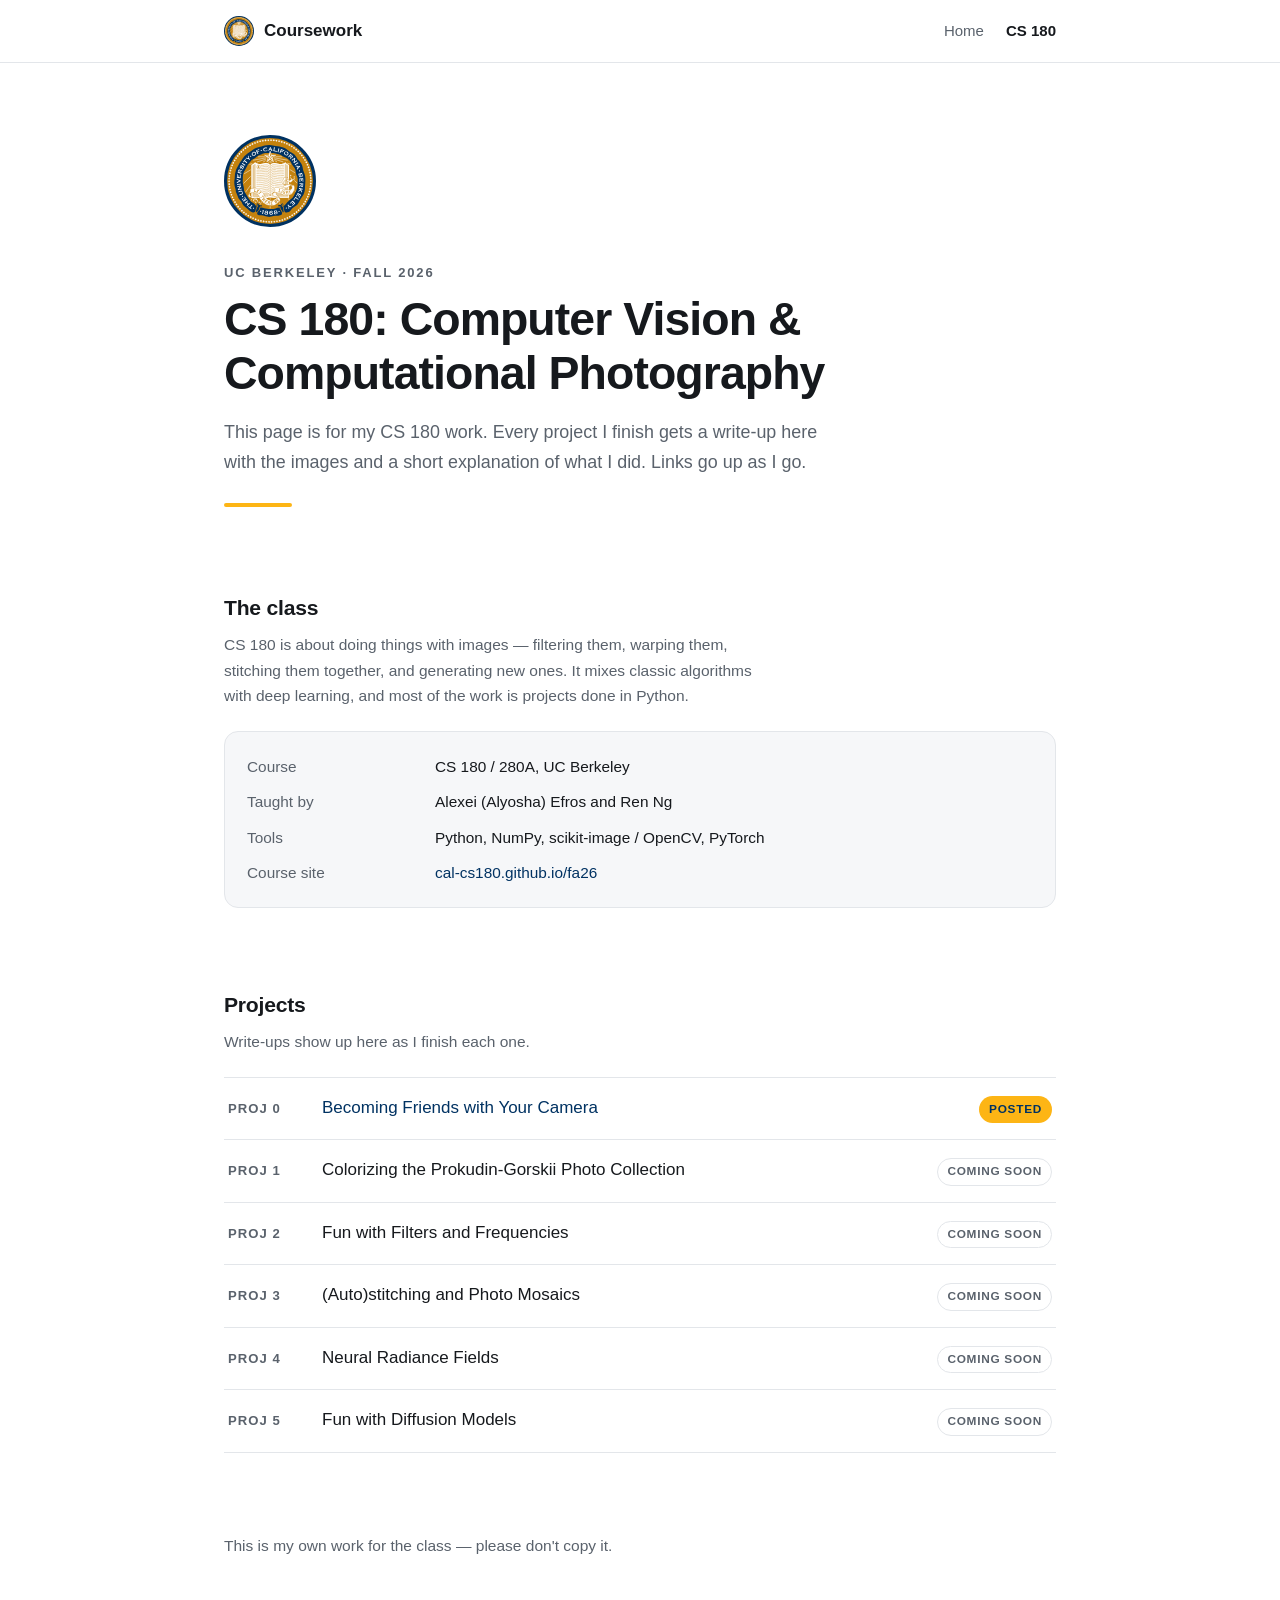
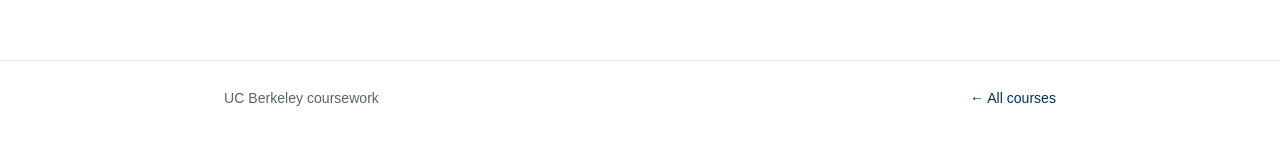
==== cs180/index.html @ b9915d77 "Add Project 0 write-up; drop GitHub links Project 0 page with the three tasks (portrait distortion, " ====
<!DOCTYPE html>
<html lang="en">
<head>
<meta charset="utf-8">
<meta name="viewport" content="width=device-width, initial-scale=1">
<title>CS 180</title>
<meta name="description" content="My project write-ups for CS 180, Computer Vision and Computational Photography.">
<link rel="icon" href="../assets/img/berkeley-seal.svg">
<link rel="stylesheet" href="../assets/css/style.css">
</head>
<body>

<header class="topbar">
  <div class="wrap">
    <a class="mark" href="/">
      <img src="../assets/img/berkeley-seal.svg" alt="UC Berkeley seal">
      <span>Coursework</span>
    </a>
    <nav>
      <a href="/">Home</a>
      <a href="/cs180/" class="active">CS 180</a>
    </nav>
  </div>
</header>

<main>
  <div class="wrap">

    <div class="hero">
      <img class="seal" src="../assets/img/berkeley-seal.svg" alt="UC Berkeley seal">
      <p class="eyebrow">UC Berkeley · Fall 2026</p>
      <h1>CS 180: Computer Vision &amp; Computational Photography</h1>
      <p class="lead">
        This page is for my CS 180 work. Every project I finish gets a write-up here
        with the images and a short explanation of what I did. Links go up as I go.
      </p>
      <div class="rule"></div>
    </div>

    <section>
      <h2>The class</h2>
      <p class="section-note" style="max-width:62ch">
        CS 180 is about doing things with images — filtering them, warping them, stitching
        them together, and generating new ones. It mixes classic algorithms with deep
        learning, and most of the work is projects done in Python.
      </p>
      <dl class="facts">
        <dt>Course</dt>
        <dd>CS 180 / 280A, UC Berkeley</dd>
        <dt>Taught by</dt>
        <dd>Alexei (Alyosha) Efros and Ren Ng</dd>
        <dt>Tools</dt>
        <dd>Python, NumPy, scikit-image / OpenCV, PyTorch</dd>
        <dt>Course site</dt>
        <dd><a href="https://cal-cs180.github.io/fa26/">cal-cs180.github.io/fa26</a></dd>
      </dl>
    </section>

    <section>
      <h2>Projects</h2>
      <p class="section-note">Write-ups show up here as I finish each one.</p>
      <ul class="projects">
        <li>
          <a href="/cs180/proj0/">
            <span class="num">Proj 0</span>
            <span class="title">Becoming Friends with Your Camera</span>
            <span class="badge live">Posted</span>
          </a>
        </li>
        <li>
          <div class="row">
            <span class="num">Proj 1</span>
            <span class="title">Colorizing the Prokudin-Gorskii Photo Collection</span>
            <span class="badge">Coming soon</span>
          </div>
        </li>
        <li>
          <div class="row">
            <span class="num">Proj 2</span>
            <span class="title">Fun with Filters and Frequencies</span>
            <span class="badge">Coming soon</span>
          </div>
        </li>
        <li>
          <div class="row">
            <span class="num">Proj 3</span>
            <span class="title">(Auto)stitching and Photo Mosaics</span>
            <span class="badge">Coming soon</span>
          </div>
        </li>
        <li>
          <div class="row">
            <span class="num">Proj 4</span>
            <span class="title">Neural Radiance Fields</span>
            <span class="badge">Coming soon</span>
          </div>
        </li>
        <li>
          <div class="row">
            <span class="num">Proj 5</span>
            <span class="title">Fun with Diffusion Models</span>
            <span class="badge">Coming soon</span>
          </div>
        </li>
      </ul>
    </section>

    <section>
      <p class="section-note">
        This is my own work for the class — please don't copy it.
      </p>
    </section>

  </div>
</main>

<footer>
  <div class="wrap">
    <span>UC Berkeley coursework</span>
    <span class="spacer"><a href="/">← All courses</a></span>
  </div>
</footer>

</body>
</html>
---- assets/css/style.css ----
/* ---------- design tokens ---------- */
:root {
  --berkeley-blue: #003262;
  --california-gold: #FDB515;
  --founders-rock: #3B7EA1;
  --bg: #ffffff;
  --bg-soft: #f6f7f9;
  --surface: #ffffff;
  --border: #e3e6ea;
  --text: #16191d;
  --text-soft: #5a626c;
  --accent: var(--berkeley-blue);
  --shadow: 0 1px 2px rgba(16, 24, 40, .04), 0 8px 24px rgba(16, 24, 40, .06);
  --radius: 14px;
  --maxw: 880px;
}

@media (prefers-color-scheme: dark) {
  :root {
    --bg: #0e1116;
    --bg-soft: #12161d;
    --surface: #151a21;
    --border: #262c36;
    --text: #e8ecf1;
    --text-soft: #9aa4b2;
    --accent: #7fb4d6;
    --shadow: 0 1px 2px rgba(0,0,0,.3), 0 8px 24px rgba(0,0,0,.35);
  }
}

/* ---------- base ---------- */
* { box-sizing: border-box; }

html { -webkit-text-size-adjust: 100%; }

body {
  margin: 0;
  background: var(--bg);
  color: var(--text);
  font-family: -apple-system, BlinkMacSystemFont, "Segoe UI", "Helvetica Neue", Inter, Arial, sans-serif;
  font-size: 17px;
  line-height: 1.65;
  -webkit-font-smoothing: antialiased;
}

a { color: var(--accent); text-decoration: none; }
a:hover { text-decoration: underline; }

.wrap { max-width: var(--maxw); margin: 0 auto; padding: 0 24px; }

/* ---------- top bar ---------- */
.topbar {
  border-bottom: 1px solid var(--border);
  background: var(--bg);
  position: sticky;
  top: 0;
  z-index: 10;
}
.topbar .wrap {
  display: flex;
  align-items: center;
  gap: 14px;
  height: 62px;
}
.topbar .mark { display: flex; align-items: center; gap: 10px; font-weight: 650; color: var(--text); }
.topbar .mark:hover { text-decoration: none; }
.topbar img { height: 30px; width: auto; }
.topbar nav { margin-left: auto; display: flex; gap: 22px; font-size: 15px; }
.topbar nav a { color: var(--text-soft); }
.topbar nav a.active { color: var(--text); font-weight: 600; }

/* ---------- hero ---------- */
.hero { padding: 72px 0 44px; }
.hero .seal { height: 92px; width: auto; margin-bottom: 26px; }
.hero .eyebrow {
  font-size: 13px;
  letter-spacing: .14em;
  text-transform: uppercase;
  color: var(--text-soft);
  font-weight: 600;
  margin: 0 0 10px;
}
.hero h1 {
  font-size: clamp(2rem, 5vw, 2.9rem);
  line-height: 1.15;
  letter-spacing: -.02em;
  margin: 0 0 18px;
}
.hero p.lead {
  font-size: 1.12rem;
  color: var(--text-soft);
  max-width: 60ch;
  margin: 0;
}
.rule {
  height: 4px;
  width: 68px;
  background: var(--california-gold);
  border-radius: 4px;
  margin: 26px 0 0;
}

/* ---------- sections ---------- */
section { padding: 40px 0; }
h2 {
  font-size: 1.32rem;
  letter-spacing: -.01em;
  margin: 0 0 6px;
}
.section-note { color: var(--text-soft); margin: 0 0 22px; font-size: .97rem; }

/* ---------- course cards ---------- */
.cards { display: grid; gap: 16px; grid-template-columns: repeat(auto-fill, minmax(260px, 1fr)); }
.card {
  display: block;
  background: var(--surface);
  border: 1px solid var(--border);
  border-radius: var(--radius);
  padding: 22px;
  color: inherit;
  transition: transform .16s ease, box-shadow .16s ease, border-color .16s ease;
}
a.card:hover {
  text-decoration: none;
  transform: translateY(-2px);
  box-shadow: var(--shadow);
  border-color: var(--founders-rock);
}
.card .code { font-size: 13px; letter-spacing: .1em; text-transform: uppercase; color: var(--california-gold); font-weight: 700; }
.card h3 { margin: 8px 0 6px; font-size: 1.06rem; }
.card p { margin: 0; color: var(--text-soft); font-size: .95rem; }
.card.disabled { opacity: .6; }

/* ---------- fact list ---------- */
.facts {
  display: grid;
  grid-template-columns: 168px 1fr;
  gap: 10px 20px;
  margin: 0;
  padding: 22px;
  background: var(--bg-soft);
  border: 1px solid var(--border);
  border-radius: var(--radius);
  font-size: .96rem;
}
.facts dt { color: var(--text-soft); }
.facts dd { margin: 0; }

/* ---------- project list ---------- */
.projects { list-style: none; margin: 0; padding: 0; border-top: 1px solid var(--border); }
.projects li { border-bottom: 1px solid var(--border); }
.projects a, .projects .row {
  display: flex;
  align-items: baseline;
  gap: 16px;
  padding: 16px 4px;
  color: inherit;
}
.projects a:hover { text-decoration: none; background: var(--bg-soft); }
.projects .num {
  flex: none;
  width: 78px;
  font-variant-numeric: tabular-nums;
  font-size: .82rem;
  letter-spacing: .08em;
  text-transform: uppercase;
  color: var(--text-soft);
  font-weight: 600;
}
.projects .title { flex: 1; }
.projects a .title { color: var(--accent); }
.badge {
  flex: none;
  font-size: .74rem;
  letter-spacing: .06em;
  text-transform: uppercase;
  font-weight: 700;
  padding: 3px 9px;
  border-radius: 999px;
  border: 1px solid var(--border);
  color: var(--text-soft);
}
.badge.live { color: var(--berkeley-blue); background: var(--california-gold); border-color: transparent; }

/* ---------- topics ---------- */
.tags { display: flex; flex-wrap: wrap; gap: 8px; padding: 0; margin: 0; list-style: none; }
.tags li {
  font-size: .86rem;
  color: var(--text-soft);
  border: 1px solid var(--border);
  border-radius: 999px;
  padding: 4px 12px;
  background: var(--surface);
}

/* ---------- footer ---------- */
footer {
  margin-top: 40px;
  border-top: 1px solid var(--border);
  padding: 26px 0 46px;
  color: var(--text-soft);
  font-size: .88rem;
}
footer .wrap { display: flex; flex-wrap: wrap; gap: 10px 20px; align-items: center; }
footer .spacer { margin-left: auto; }

@media (max-width: 560px) {
  .hero { padding: 48px 0 32px; }
  .facts { grid-template-columns: 1fr; gap: 2px 0; }
  .facts dd { margin-bottom: 12px; }
  .topbar nav { gap: 16px; }
}

/* ---------- project pages ---------- */
.backlink {
  display: inline-block;
  margin: 28px 0 0;
  font-size: .9rem;
  color: var(--text-soft);
}

.prose { max-width: 62ch; }
.prose p { margin: 0 0 16px; }
.prose p:last-child { margin-bottom: 0; }

.task { padding: 30px 0 44px; border-top: 1px solid var(--border); }
.task:first-of-type { border-top: 0; }
.task .kicker {
  font-size: 12px;
  letter-spacing: .14em;
  text-transform: uppercase;
  color: var(--california-gold);
  font-weight: 700;
  margin: 0 0 6px;
}
.task h2 { margin-bottom: 18px; }

.pair {
  display: grid;
  gap: 18px;
  grid-template-columns: repeat(2, 1fr);
  margin: 26px 0 0;
}
.pair.single { grid-template-columns: 1fr; max-width: 720px; }

figure { margin: 0; }
figure img {
  display: block;
  width: 100%;
  height: auto;
  border-radius: 10px;
  border: 1px solid var(--border);
  background: var(--bg-soft);
}
figcaption {
  margin-top: 9px;
  font-size: .86rem;
  color: var(--text-soft);
  line-height: 1.5;
}
figcaption b { color: var(--text); font-weight: 600; }
.lens {
  display: inline-block;
  font-size: .72rem;
  letter-spacing: .06em;
  font-weight: 700;
  color: var(--text-soft);
  border: 1px solid var(--border);
  border-radius: 999px;
  padding: 2px 8px;
  margin-left: 6px;
  vertical-align: 1px;
}

@media (max-width: 620px) {
  .pair { grid-template-columns: 1fr; }
}
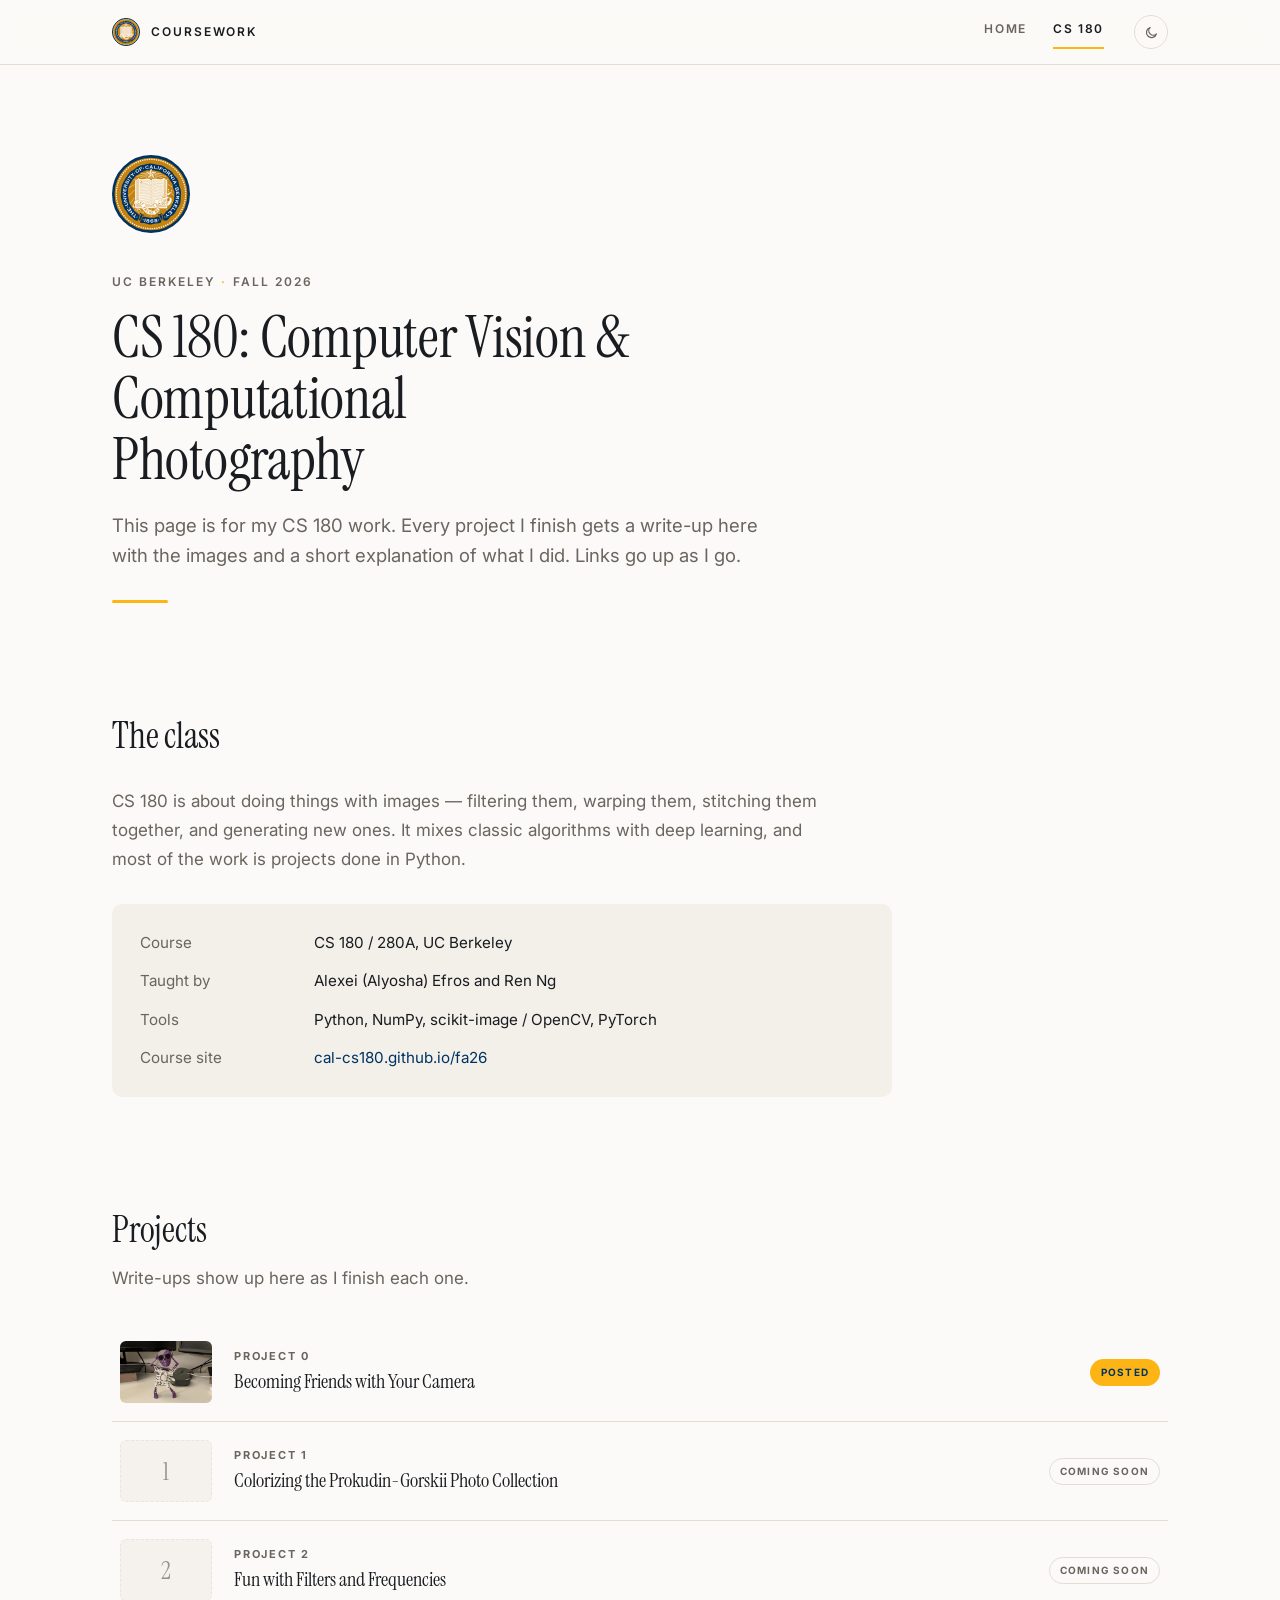
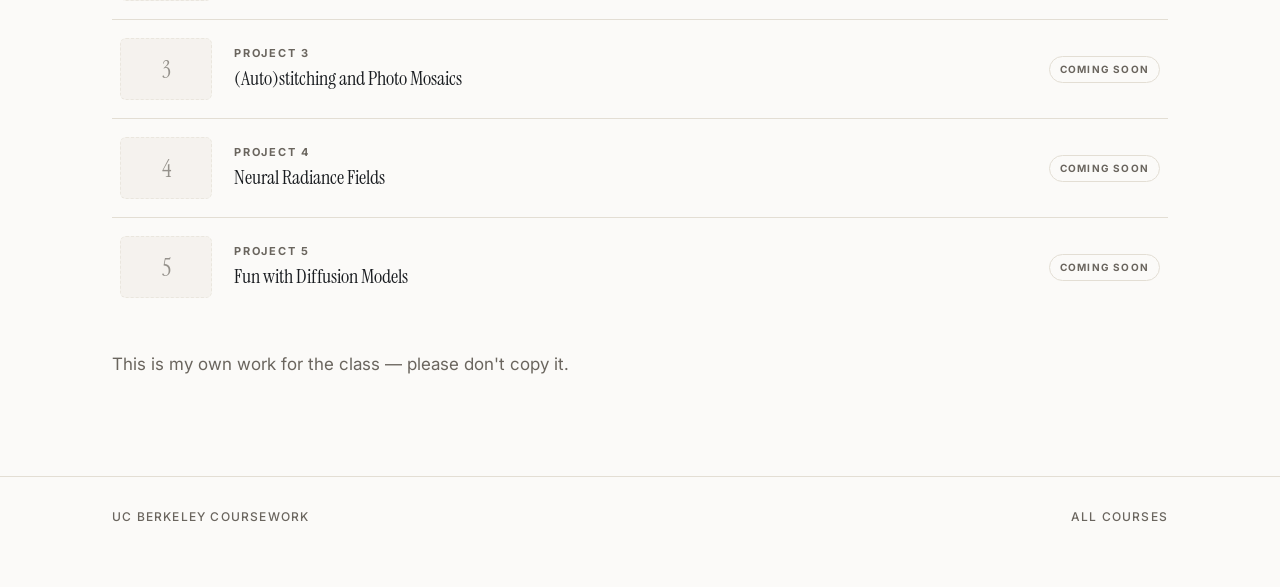
==== commit 24b49ae5: "Editorial redesign: serif display type, bigger photos, theme toggle Rebuilds the stylesheet around a" ====
--- a/cs180/index.html
+++ b/cs180/index.html
@@ -6,6 +6,10 @@
 <title>CS 180</title>
 <meta name="description" content="My project write-ups for CS 180, Computer Vision and Computational Photography.">
 <link rel="icon" href="../assets/img/berkeley-seal.svg">
+<script>try{var t=localStorage.getItem("theme");if(t)document.documentElement.setAttribute("data-theme",t);}catch(e){}</script>
+<link rel="preconnect" href="https://fonts.googleapis.com">
+<link rel="preconnect" href="https://fonts.gstatic.com" crossorigin>
+<link rel="stylesheet" href="https://fonts.googleapis.com/css2?family=Instrument+Serif:ital@0;1&family=Inter:wght@400;500;600;700&display=swap">
 <link rel="stylesheet" href="../assets/css/style.css">
 </head>
 <body>
@@ -19,6 +23,7 @@
     <nav>
       <a href="/">Home</a>
       <a href="/cs180/" class="active">CS 180</a>
+      <button class="theme-toggle" type="button" aria-label="Switch color theme"></button>
     </nav>
   </div>
 </header>
@@ -28,7 +33,7 @@
 
     <div class="hero">
       <img class="seal" src="../assets/img/berkeley-seal.svg" alt="UC Berkeley seal">
-      <p class="eyebrow">UC Berkeley · Fall 2026</p>
+      <p class="eyebrow">UC Berkeley <span class="dot">·</span> Fall 2026</p>
       <h1>CS 180: Computer Vision &amp; Computational Photography</h1>
       <p class="lead">
         This page is for my CS 180 work. Every project I finish gets a write-up here
@@ -38,8 +43,10 @@
     </div>
 
     <section>
-      <h2>The class</h2>
-      <p class="section-note" style="max-width:62ch">
+      <div class="section-head">
+        <h2>The class</h2>
+      </div>
+      <p class="section-note">
         CS 180 is about doing things with images — filtering them, warping them, stitching
         them together, and generating new ones. It mixes classic algorithms with deep
         learning, and most of the work is projects done in Python.
@@ -57,56 +64,75 @@
     </section>
 
     <section>
-      <h2>Projects</h2>
-      <p class="section-note">Write-ups show up here as I finish each one.</p>
+      <div class="section-head">
+        <h2>Projects</h2>
+        <p class="section-note">Write-ups show up here as I finish each one.</p>
+      </div>
+
       <ul class="projects">
         <li>
           <a href="/cs180/proj0/">
-            <span class="num">Proj 0</span>
-            <span class="title">Becoming Friends with Your Camera</span>
+            <span class="thumb"><img src="proj0/img/thumb.gif" alt=""></span>
+            <span class="meta">
+              <span class="num">Project 0</span>
+              <span class="title">Becoming Friends with Your Camera</span>
+            </span>
             <span class="badge live">Posted</span>
           </a>
         </li>
         <li>
           <div class="row">
-            <span class="num">Proj 1</span>
-            <span class="title">Colorizing the Prokudin-Gorskii Photo Collection</span>
+            <span class="thumb empty">1</span>
+            <span class="meta">
+              <span class="num">Project 1</span>
+              <span class="title">Colorizing the Prokudin-Gorskii Photo Collection</span>
+            </span>
             <span class="badge">Coming soon</span>
           </div>
         </li>
         <li>
           <div class="row">
-            <span class="num">Proj 2</span>
-            <span class="title">Fun with Filters and Frequencies</span>
+            <span class="thumb empty">2</span>
+            <span class="meta">
+              <span class="num">Project 2</span>
+              <span class="title">Fun with Filters and Frequencies</span>
+            </span>
             <span class="badge">Coming soon</span>
           </div>
         </li>
         <li>
           <div class="row">
-            <span class="num">Proj 3</span>
-            <span class="title">(Auto)stitching and Photo Mosaics</span>
+            <span class="thumb empty">3</span>
+            <span class="meta">
+              <span class="num">Project 3</span>
+              <span class="title">(Auto)stitching and Photo Mosaics</span>
+            </span>
             <span class="badge">Coming soon</span>
           </div>
         </li>
         <li>
           <div class="row">
-            <span class="num">Proj 4</span>
-            <span class="title">Neural Radiance Fields</span>
+            <span class="thumb empty">4</span>
+            <span class="meta">
+              <span class="num">Project 4</span>
+              <span class="title">Neural Radiance Fields</span>
+            </span>
             <span class="badge">Coming soon</span>
           </div>
         </li>
         <li>
           <div class="row">
-            <span class="num">Proj 5</span>
-            <span class="title">Fun with Diffusion Models</span>
+            <span class="thumb empty">5</span>
+            <span class="meta">
+              <span class="num">Project 5</span>
+              <span class="title">Fun with Diffusion Models</span>
+            </span>
             <span class="badge">Coming soon</span>
           </div>
         </li>
       </ul>
-    </section>
 
-    <section>
-      <p class="section-note">
+      <p class="section-note" style="margin-top:34px">
         This is my own work for the class — please don't copy it.
       </p>
     </section>
@@ -117,9 +143,10 @@
 <footer>
   <div class="wrap">
     <span>UC Berkeley coursework</span>
-    <span class="spacer"><a href="/">← All courses</a></span>
+    <span class="spacer"><a href="/">All courses</a></span>
   </div>
 </footer>
 
+<script src="../assets/js/theme.js"></script>
 </body>
 </html>
--- a/assets/css/style.css
+++ b/assets/css/style.css
@@ -1,277 +1,339 @@
-/* ---------- design tokens ---------- */
+/* =========================================================
+   Coursework site — editorial / photo-forward
+   ========================================================= */
+
 :root {
-  --berkeley-blue: #003262;
-  --california-gold: #FDB515;
-  --founders-rock: #3B7EA1;
-  --bg: #ffffff;
-  --bg-soft: #f6f7f9;
-  --surface: #ffffff;
-  --border: #e3e6ea;
-  --text: #16191d;
-  --text-soft: #5a626c;
-  --accent: var(--berkeley-blue);
-  --shadow: 0 1px 2px rgba(16, 24, 40, .04), 0 8px 24px rgba(16, 24, 40, .06);
-  --radius: 14px;
-  --maxw: 880px;
-}
-
+  /* brand */
+  --blue: #003262;
+  --gold: #FDB515;
+  --rock: #3B7EA1;
+
+  /* light palette (warm paper) */
+  --bg: #FBFAF8;
+  --bg-alt: #F3F0EA;
+  --line: #E3DED4;
+  --ink: #191C20;
+  --ink-soft: #6A655E;
+  --accent: var(--blue);
+  --shadow: 0 1px 2px rgba(30, 25, 15, .05), 0 18px 40px -20px rgba(30, 25, 15, .28);
+
+  /* metrics */
+  --wrap: 1120px;
+  --measure: 66ch;
+  --radius: 10px;
+}
+
+/* dark: follow the system unless the visitor picked light with the toggle */
 @media (prefers-color-scheme: dark) {
-  :root {
-    --bg: #0e1116;
-    --bg-soft: #12161d;
-    --surface: #151a21;
-    --border: #262c36;
-    --text: #e8ecf1;
-    --text-soft: #9aa4b2;
-    --accent: #7fb4d6;
-    --shadow: 0 1px 2px rgba(0,0,0,.3), 0 8px 24px rgba(0,0,0,.35);
+  :root:not([data-theme="light"]) {
+  --bg: #0E1013;
+  --bg-alt: #171A1F;
+  --line: #2A2F36;
+  --ink: #ECE9E3;
+  --ink-soft: #9C978F;
+  --accent: #8FBFDF;
+  --shadow: 0 1px 2px rgba(0,0,0,.4), 0 18px 40px -20px rgba(0,0,0,.8);
   }
 }
 
-/* ---------- base ---------- */
+/* dark: explicitly chosen with the toggle */
+:root[data-theme="dark"] {
+  --bg: #0E1013;
+  --bg-alt: #171A1F;
+  --line: #2A2F36;
+  --ink: #ECE9E3;
+  --ink-soft: #9C978F;
+  --accent: #8FBFDF;
+  --shadow: 0 1px 2px rgba(0,0,0,.4), 0 18px 40px -20px rgba(0,0,0,.8);
+}
+
 * { box-sizing: border-box; }
-
-html { -webkit-text-size-adjust: 100%; }
+html { -webkit-text-size-adjust: 100%; scroll-behavior: smooth; }
 
 body {
   margin: 0;
   background: var(--bg);
-  color: var(--text);
-  font-family: -apple-system, BlinkMacSystemFont, "Segoe UI", "Helvetica Neue", Inter, Arial, sans-serif;
+  color: var(--ink);
+  font-family: Inter, -apple-system, BlinkMacSystemFont, "Segoe UI", Helvetica, Arial, sans-serif;
   font-size: 17px;
-  line-height: 1.65;
+  line-height: 1.72;
   -webkit-font-smoothing: antialiased;
+  text-rendering: optimizeLegibility;
 }
 
 a { color: var(--accent); text-decoration: none; }
-a:hover { text-decoration: underline; }
-
-.wrap { max-width: var(--maxw); margin: 0 auto; padding: 0 24px; }
+a:hover { text-decoration: underline; text-underline-offset: 3px; }
+
+img { max-width: 100%; }
+
+.wrap { max-width: var(--wrap); margin: 0 auto; padding: 0 32px; }
+.col { max-width: var(--measure); }
+
+/* ---------- display type ---------- */
+h1, h2, h3, .serif {
+  font-family: "Instrument Serif", Georgia, "Times New Roman", serif;
+  font-weight: 400;
+  letter-spacing: -.005em;
+}
+
+h1 {
+  font-size: clamp(2.4rem, 5.4vw, 3.6rem);
+  line-height: 1.06;
+  margin: 0 0 20px;
+  max-width: 20ch;
+}
+h2 { font-size: clamp(1.75rem, 3vw, 2.25rem); line-height: 1.15; margin: 0 0 14px; }
+h3 { font-size: 1.35rem; line-height: 1.25; margin: 0 0 6px; }
+
+.eyebrow {
+  font-family: Inter, sans-serif;
+  font-size: 12px;
+  font-weight: 600;
+  letter-spacing: .17em;
+  text-transform: uppercase;
+  color: var(--ink-soft);
+  margin: 0 0 14px;
+}
+.eyebrow .dot { color: var(--gold); }
+
+.lead {
+  font-size: 1.16rem;
+  line-height: 1.62;
+  color: var(--ink-soft);
+  max-width: 56ch;
+  margin: 0;
+}
+
+.rule { height: 3px; width: 56px; background: var(--gold); border-radius: 3px; margin: 30px 0 0; }
 
 /* ---------- top bar ---------- */
 .topbar {
-  border-bottom: 1px solid var(--border);
-  background: var(--bg);
   position: sticky;
   top: 0;
-  z-index: 10;
-}
-.topbar .wrap {
-  display: flex;
-  align-items: center;
-  gap: 14px;
-  height: 62px;
-}
-.topbar .mark { display: flex; align-items: center; gap: 10px; font-weight: 650; color: var(--text); }
+  z-index: 20;
+  background: color-mix(in srgb, var(--bg) 88%, transparent);
+  backdrop-filter: saturate(140%) blur(10px);
+  border-bottom: 1px solid var(--line);
+}
+.topbar .wrap { display: flex; align-items: center; height: 64px; gap: 16px; }
+.topbar .mark { display: flex; align-items: center; gap: 11px; color: var(--ink); }
 .topbar .mark:hover { text-decoration: none; }
-.topbar img { height: 30px; width: auto; }
-.topbar nav { margin-left: auto; display: flex; gap: 22px; font-size: 15px; }
-.topbar nav a { color: var(--text-soft); }
-.topbar nav a.active { color: var(--text); font-weight: 600; }
-
-/* ---------- hero ---------- */
-.hero { padding: 72px 0 44px; }
-.hero .seal { height: 92px; width: auto; margin-bottom: 26px; }
-.hero .eyebrow {
-  font-size: 13px;
+.topbar .mark img { height: 28px; }
+.topbar .mark span {
+  font-size: 12px;
+  font-weight: 600;
+  letter-spacing: .16em;
+  text-transform: uppercase;
+}
+.topbar nav { margin-left: auto; display: flex; gap: 26px; }
+.topbar nav a {
+  font-size: 12px;
+  font-weight: 600;
   letter-spacing: .14em;
   text-transform: uppercase;
-  color: var(--text-soft);
-  font-weight: 600;
-  margin: 0 0 10px;
-}
-.hero h1 {
-  font-size: clamp(2rem, 5vw, 2.9rem);
-  line-height: 1.15;
-  letter-spacing: -.02em;
-  margin: 0 0 18px;
-}
-.hero p.lead {
-  font-size: 1.12rem;
-  color: var(--text-soft);
-  max-width: 60ch;
-  margin: 0;
-}
-.rule {
-  height: 4px;
-  width: 68px;
-  background: var(--california-gold);
-  border-radius: 4px;
-  margin: 26px 0 0;
-}
+  color: var(--ink-soft);
+  padding: 4px 0;
+  border-bottom: 2px solid transparent;
+}
+.topbar nav a:hover { color: var(--ink); text-decoration: none; }
+.topbar nav a.active { color: var(--ink); border-bottom-color: var(--gold); }
+
+.theme-toggle {
+  flex: none;
+  width: 34px; height: 34px;
+  display: grid; place-items: center;
+  margin-left: 4px;
+  padding: 0;
+  background: transparent;
+  border: 1px solid var(--line);
+  border-radius: 999px;
+  color: var(--ink-soft);
+  cursor: pointer;
+  transition: color .18s ease, border-color .18s ease, transform .18s ease;
+}
+.theme-toggle:hover { color: var(--ink); border-color: var(--ink-soft); transform: rotate(-12deg); }
+.theme-toggle svg { width: 15px; height: 15px; display: block; }
+
+/* ---------- hero ---------- */
+.hero { padding: 90px 0 56px; }
+.hero .seal { height: 78px; margin-bottom: 30px; }
+.hero.compact { padding: 64px 0 40px; }
 
 /* ---------- sections ---------- */
-section { padding: 40px 0; }
-h2 {
-  font-size: 1.32rem;
-  letter-spacing: -.01em;
-  margin: 0 0 6px;
-}
-.section-note { color: var(--text-soft); margin: 0 0 22px; font-size: .97rem; }
+section { padding: 56px 0; }
+.section-head { margin-bottom: 30px; }
+.section-note { color: var(--ink-soft); margin: 0; max-width: var(--measure); }
 
 /* ---------- course cards ---------- */
-.cards { display: grid; gap: 16px; grid-template-columns: repeat(auto-fill, minmax(260px, 1fr)); }
+.cards {
+  display: grid;
+  gap: 18px;
+  grid-template-columns: repeat(auto-fit, minmax(250px, 1fr));
+  max-width: 760px;
+}
+
 .card {
   display: block;
-  background: var(--surface);
-  border: 1px solid var(--border);
+  padding: 20px 22px 22px;
+  background: var(--bg);
+  border: 1px solid var(--line);
   border-radius: var(--radius);
-  padding: 22px;
   color: inherit;
-  transition: transform .16s ease, box-shadow .16s ease, border-color .16s ease;
-}
-a.card:hover {
-  text-decoration: none;
-  transform: translateY(-2px);
-  box-shadow: var(--shadow);
-  border-color: var(--founders-rock);
-}
-.card .code { font-size: 13px; letter-spacing: .1em; text-transform: uppercase; color: var(--california-gold); font-weight: 700; }
-.card h3 { margin: 8px 0 6px; font-size: 1.06rem; }
-.card p { margin: 0; color: var(--text-soft); font-size: .95rem; }
-.card.disabled { opacity: .6; }
-
-/* ---------- fact list ---------- */
+  transition: transform .2s ease, box-shadow .2s ease, border-color .2s ease;
+}
+a.card:hover { text-decoration: none; transform: translateY(-2px); box-shadow: var(--shadow); border-color: var(--rock); }
+.card .code {
+  font-size: 10px; font-weight: 700; letter-spacing: .16em; text-transform: uppercase;
+  color: var(--gold);
+}
+.card h3 { font-size: 1.22rem; margin: 8px 0 6px; }
+.card p { margin: 0; color: var(--ink-soft); font-size: .9rem; line-height: 1.55; }
+.card.empty { border-style: dashed; background: transparent; }
+
+/* ---------- facts ---------- */
 .facts {
   display: grid;
-  grid-template-columns: 168px 1fr;
-  gap: 10px 20px;
-  margin: 0;
-  padding: 22px;
-  background: var(--bg-soft);
-  border: 1px solid var(--border);
+  grid-template-columns: 150px 1fr;
+  gap: 12px 24px;
+  margin: 30px 0 0;
+  padding: 26px 28px;
+  max-width: 780px;
+  background: var(--bg-alt);
   border-radius: var(--radius);
-  font-size: .96rem;
-}
-.facts dt { color: var(--text-soft); }
+  font-size: .95rem;
+}
+.facts dt { color: var(--ink-soft); }
 .facts dd { margin: 0; }
 
-/* ---------- project list ---------- */
-.projects { list-style: none; margin: 0; padding: 0; border-top: 1px solid var(--border); }
-.projects li { border-bottom: 1px solid var(--border); }
+/* ---------- project index ---------- */
+.projects { list-style: none; margin: 0; padding: 0; }
+.projects li + li { border-top: 1px solid var(--line); }
 .projects a, .projects .row {
-  display: flex;
-  align-items: baseline;
-  gap: 16px;
-  padding: 16px 4px;
-  color: inherit;
-}
-.projects a:hover { text-decoration: none; background: var(--bg-soft); }
+  display: flex; align-items: center; gap: 22px;
+  padding: 18px 8px; color: inherit;
+  transition: background .18s ease, padding .18s ease;
+}
+.projects a:hover { text-decoration: none; background: var(--bg-alt); padding-left: 16px; }
+.projects .thumb {
+  flex: none; width: 92px; height: 62px; border-radius: 6px; overflow: hidden;
+  background: var(--bg-alt); display: grid; place-items: center;
+}
+.projects .thumb img { width: 100%; height: 100%; object-fit: cover; display: block; }
+.projects .thumb.empty {
+  border: 1px dashed var(--line);
+  font-family: "Instrument Serif", Georgia, serif;
+  font-size: 1.5rem; color: var(--ink-soft); opacity: .7;
+}
+.projects .meta { flex: 1; min-width: 0; }
 .projects .num {
-  flex: none;
-  width: 78px;
-  font-variant-numeric: tabular-nums;
-  font-size: .82rem;
-  letter-spacing: .08em;
-  text-transform: uppercase;
-  color: var(--text-soft);
-  font-weight: 600;
-}
-.projects .title { flex: 1; }
-.projects a .title { color: var(--accent); }
+  display: block; font-size: 11px; font-weight: 700; letter-spacing: .16em;
+  text-transform: uppercase; color: var(--ink-soft); margin-bottom: 2px;
+}
+.projects .title { font-family: "Instrument Serif", Georgia, serif; font-size: 1.28rem; line-height: 1.25; }
+.projects a .title { color: var(--ink); }
+.projects a:hover .title { color: var(--accent); }
 .badge {
-  flex: none;
-  font-size: .74rem;
-  letter-spacing: .06em;
-  text-transform: uppercase;
-  font-weight: 700;
-  padding: 3px 9px;
-  border-radius: 999px;
-  border: 1px solid var(--border);
-  color: var(--text-soft);
-}
-.badge.live { color: var(--berkeley-blue); background: var(--california-gold); border-color: transparent; }
-
-/* ---------- topics ---------- */
-.tags { display: flex; flex-wrap: wrap; gap: 8px; padding: 0; margin: 0; list-style: none; }
-.tags li {
-  font-size: .86rem;
-  color: var(--text-soft);
-  border: 1px solid var(--border);
-  border-radius: 999px;
-  padding: 4px 12px;
-  background: var(--surface);
-}
-
-/* ---------- footer ---------- */
-footer {
-  margin-top: 40px;
-  border-top: 1px solid var(--border);
-  padding: 26px 0 46px;
-  color: var(--text-soft);
-  font-size: .88rem;
-}
-footer .wrap { display: flex; flex-wrap: wrap; gap: 10px 20px; align-items: center; }
-footer .spacer { margin-left: auto; }
-
-@media (max-width: 560px) {
-  .hero { padding: 48px 0 32px; }
-  .facts { grid-template-columns: 1fr; gap: 2px 0; }
-  .facts dd { margin-bottom: 12px; }
-  .topbar nav { gap: 16px; }
-}
-
-/* ---------- project pages ---------- */
-.backlink {
-  display: inline-block;
-  margin: 28px 0 0;
-  font-size: .9rem;
-  color: var(--text-soft);
-}
-
-.prose { max-width: 62ch; }
-.prose p { margin: 0 0 16px; }
+  flex: none; font-size: 10px; font-weight: 700; letter-spacing: .12em; text-transform: uppercase;
+  padding: 4px 10px; border-radius: 999px; border: 1px solid var(--line); color: var(--ink-soft);
+}
+.badge.live { color: var(--blue); background: var(--gold); border-color: transparent; }
+
+/* ---------- prose ---------- */
+.prose { max-width: var(--measure); }
+.prose p { margin: 0 0 18px; }
 .prose p:last-child { margin-bottom: 0; }
-
-.task { padding: 30px 0 44px; border-top: 1px solid var(--border); }
-.task:first-of-type { border-top: 0; }
-.task .kicker {
-  font-size: 12px;
-  letter-spacing: .14em;
-  text-transform: uppercase;
-  color: var(--california-gold);
-  font-weight: 700;
-  margin: 0 0 6px;
-}
-.task h2 { margin-bottom: 18px; }
+.prose a { border-bottom: 1px solid color-mix(in srgb, var(--accent) 40%, transparent); }
+.prose a:hover { text-decoration: none; border-bottom-color: var(--accent); }
+
+/* ---------- tasks & figures ---------- */
+.task { padding: 64px 0; border-top: 1px solid var(--line); }
+.task:first-of-type { border-top: 0; padding-top: 24px; }
+.task-head { display: flex; align-items: baseline; gap: 18px; margin-bottom: 22px; }
+.task-num {
+  font-family: "Instrument Serif", Georgia, serif;
+  font-size: 3.1rem; line-height: 1; color: var(--gold);
+  flex: none; width: 62px;
+}
+.task-head h2 { margin: 0; }
+.task-head .sub {
+  display: block; font-family: Inter, sans-serif; font-size: 11px; font-weight: 600;
+  letter-spacing: .16em; text-transform: uppercase; color: var(--ink-soft); margin-bottom: 8px;
+}
+.task .prose { margin-left: 80px; }
 
 .pair {
   display: grid;
-  gap: 18px;
+  gap: 24px;
   grid-template-columns: repeat(2, 1fr);
-  margin: 26px 0 0;
-}
-.pair.single { grid-template-columns: 1fr; max-width: 720px; }
+  justify-items: center;
+  margin: 40px auto 0;
+}
+.pair.single { grid-template-columns: 1fr; max-width: 820px; }
+/* portrait-orientation photos get a narrower pair so they don't tower */
+.pair.portrait { max-width: 720px; gap: 22px; }
+
+.pair figure { text-align: center; }
 
 figure { margin: 0; }
-figure img {
-  display: block;
-  width: 100%;
-  height: auto;
-  border-radius: 10px;
-  border: 1px solid var(--border);
-  background: var(--bg-soft);
-}
+.shot {
+  display: block; width: 100%; height: auto; border-radius: var(--radius);
+  background: var(--bg-alt); cursor: zoom-in;
+  box-shadow: var(--shadow);
+  transition: transform .3s cubic-bezier(.2,.7,.3,1);
+}
+.shot:hover { transform: translateY(-3px); }
 figcaption {
-  margin-top: 9px;
-  font-size: .86rem;
-  color: var(--text-soft);
-  line-height: 1.5;
-}
-figcaption b { color: var(--text); font-weight: 600; }
+  margin: 14px auto 0;
+  max-width: 46ch;
+  font-size: .88rem;
+  line-height: 1.55;
+  color: var(--ink-soft);
+}
+figcaption b { color: var(--ink); font-weight: 600; }
 .lens {
-  display: inline-block;
-  font-size: .72rem;
-  letter-spacing: .06em;
-  font-weight: 700;
-  color: var(--text-soft);
-  border: 1px solid var(--border);
-  border-radius: 999px;
-  padding: 2px 8px;
-  margin-left: 6px;
-  vertical-align: 1px;
-}
-
-@media (max-width: 620px) {
-  .pair { grid-template-columns: 1fr; }
-}
+  display: inline-block; font-size: 10px; font-weight: 700; letter-spacing: .1em;
+  color: var(--ink-soft); border: 1px solid var(--line); border-radius: 999px;
+  padding: 2px 9px; margin-left: 8px; vertical-align: 2px;
+}
+
+/* ---------- lightbox ---------- */
+.lightbox {
+  position: fixed; inset: 0; z-index: 100;
+  background: rgba(8, 9, 11, .93);
+  display: none; place-items: center; padding: 36px;
+  cursor: zoom-out;
+}
+.lightbox.open { display: grid; }
+.lightbox img { max-width: 100%; max-height: 100%; border-radius: 6px; }
+.lightbox .hint {
+  position: absolute; bottom: 22px; left: 0; right: 0; text-align: center;
+  color: rgba(255,255,255,.55); font-size: 11px; letter-spacing: .14em; text-transform: uppercase;
+}
+
+/* ---------- footer ---------- */
+.backlink { display: inline-block; margin-top: 8px; font-size: .9rem; color: var(--ink-soft); }
+footer { margin-top: 40px; border-top: 1px solid var(--line); padding: 30px 0 60px; }
+footer .wrap { display: flex; flex-wrap: wrap; gap: 12px 24px; align-items: center; }
+footer, footer a { color: var(--ink-soft); font-size: 12px; letter-spacing: .1em; text-transform: uppercase; font-weight: 500; }
+footer .spacer { margin-left: auto; }
+
+/* ---------- responsive ---------- */
+@media (max-width: 720px) {
+  body { font-size: 16px; }
+  .wrap { padding: 0 20px; }
+  .hero { padding: 56px 0 36px; }
+  .task { padding: 44px 0; }
+  .task-head { gap: 12px; }
+  .task-num { font-size: 2.2rem; width: 40px; }
+  .task .prose { margin-left: 0; }
+  .pair { grid-template-columns: 1fr; gap: 30px; }
+  .facts { grid-template-columns: 1fr; gap: 2px; padding: 22px; }
+  .facts dd { margin-bottom: 14px; }
+  .projects .thumb { width: 64px; height: 46px; }
+  .projects a, .projects .row { gap: 14px; }
+  .topbar nav { gap: 18px; }
+}
+
+@media (prefers-reduced-motion: reduce) {
+  * { transition: none !important; scroll-behavior: auto !important; }
+}
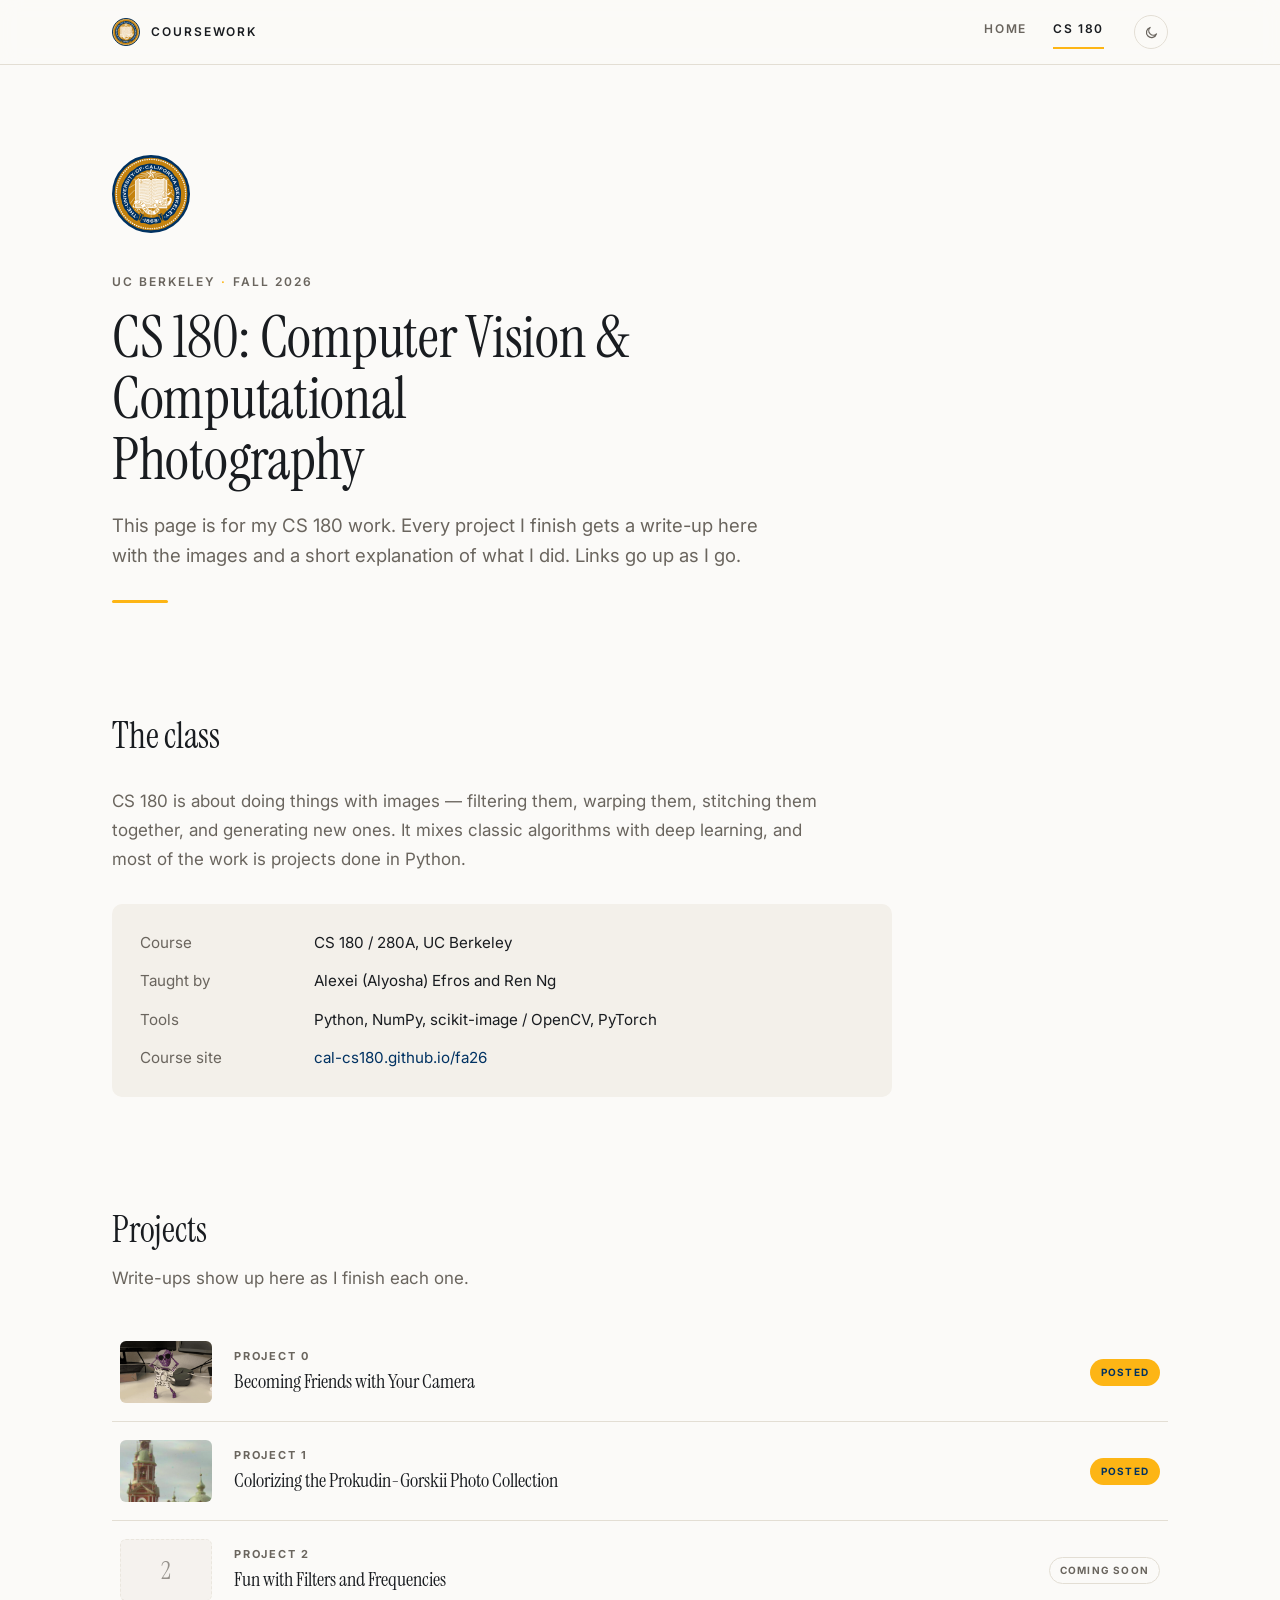
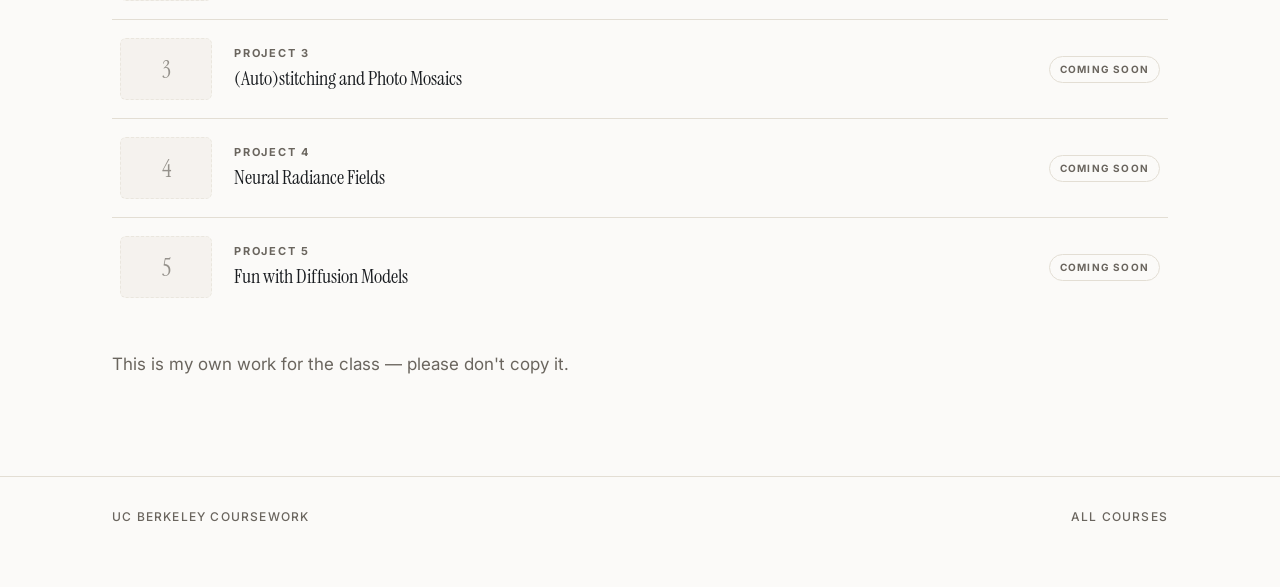
==== commit d6f774dc: "Project 1 submission" ====
--- a/cs180/index.html
+++ b/cs180/index.html
@@ -81,14 +81,14 @@
           </a>
         </li>
         <li>
-          <div class="row">
-            <span class="thumb empty">1</span>
+          <a href="/cs180/proj1/">
+            <span class="thumb"><img src="proj1/img/thumb.jpg" alt=""></span>
             <span class="meta">
               <span class="num">Project 1</span>
               <span class="title">Colorizing the Prokudin-Gorskii Photo Collection</span>
             </span>
-            <span class="badge">Coming soon</span>
-          </div>
+            <span class="badge live">Posted</span>
+          </a>
         </li>
         <li>
           <div class="row">
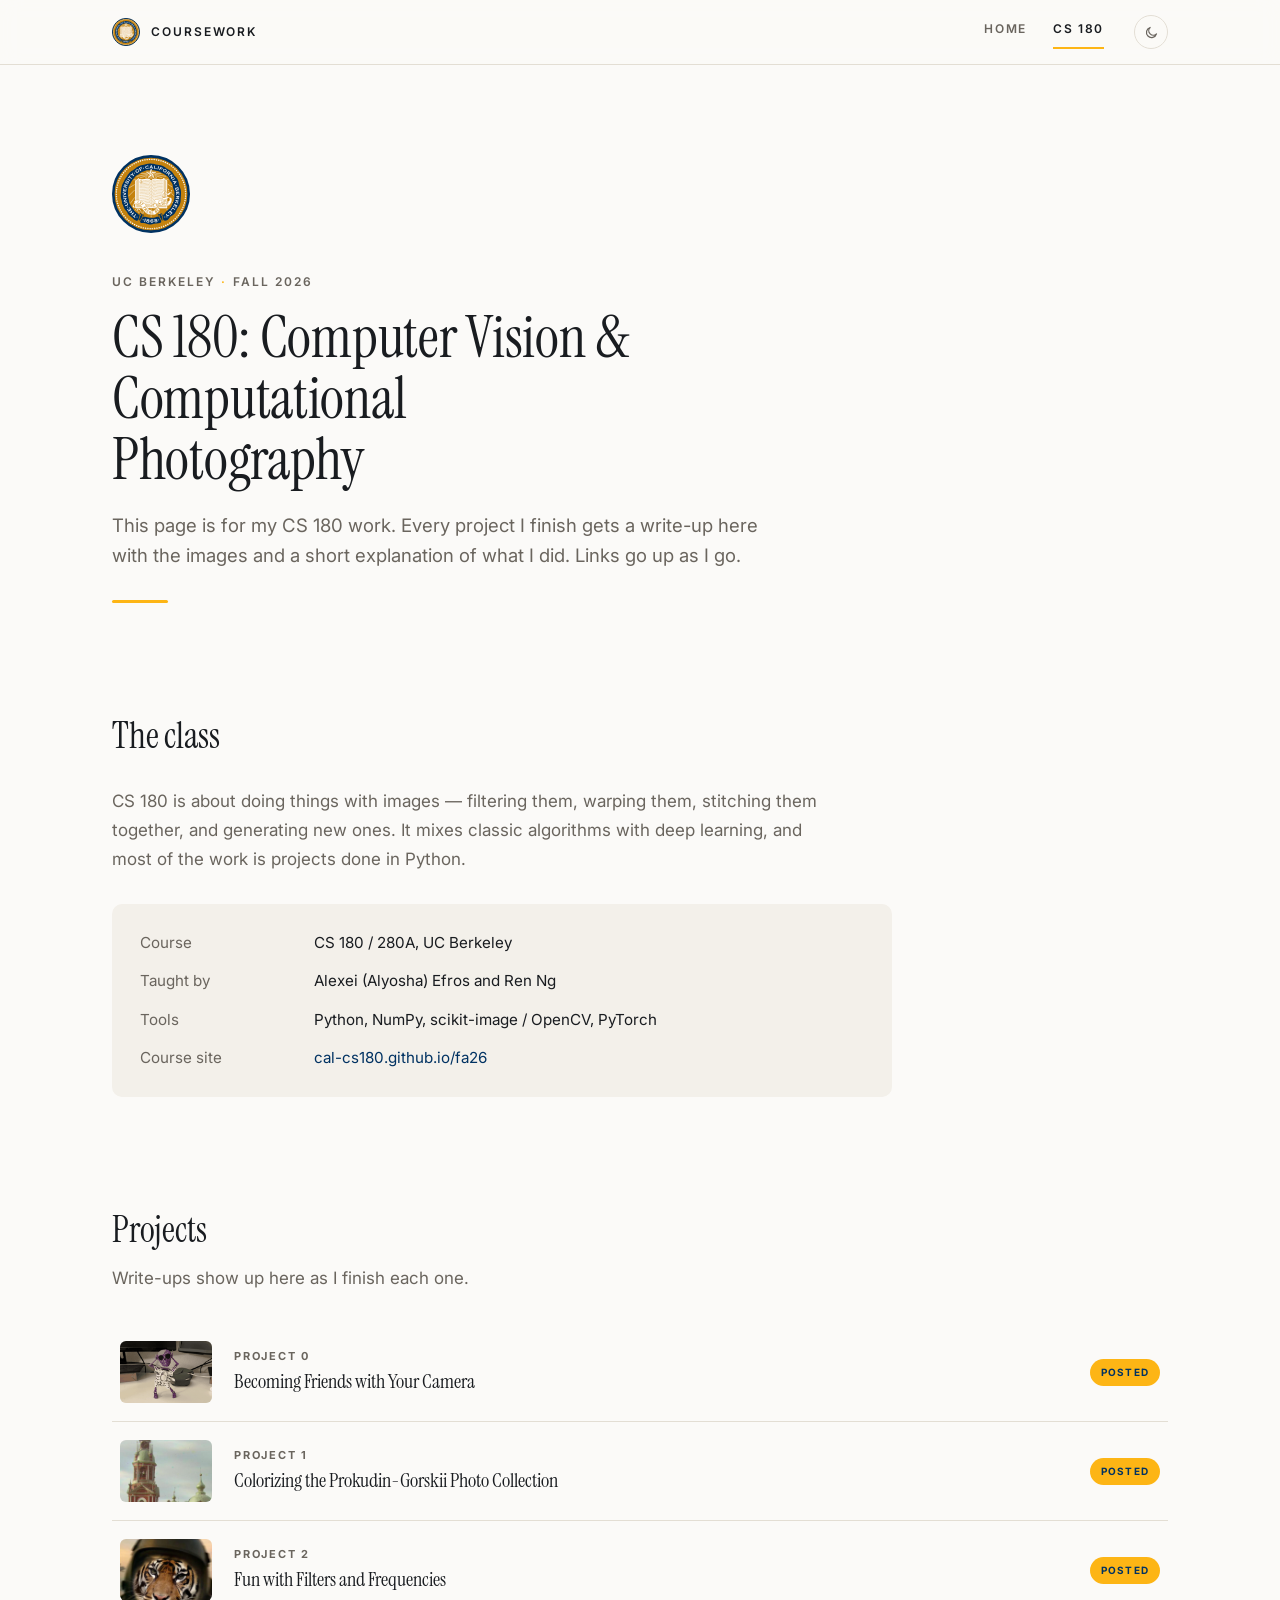
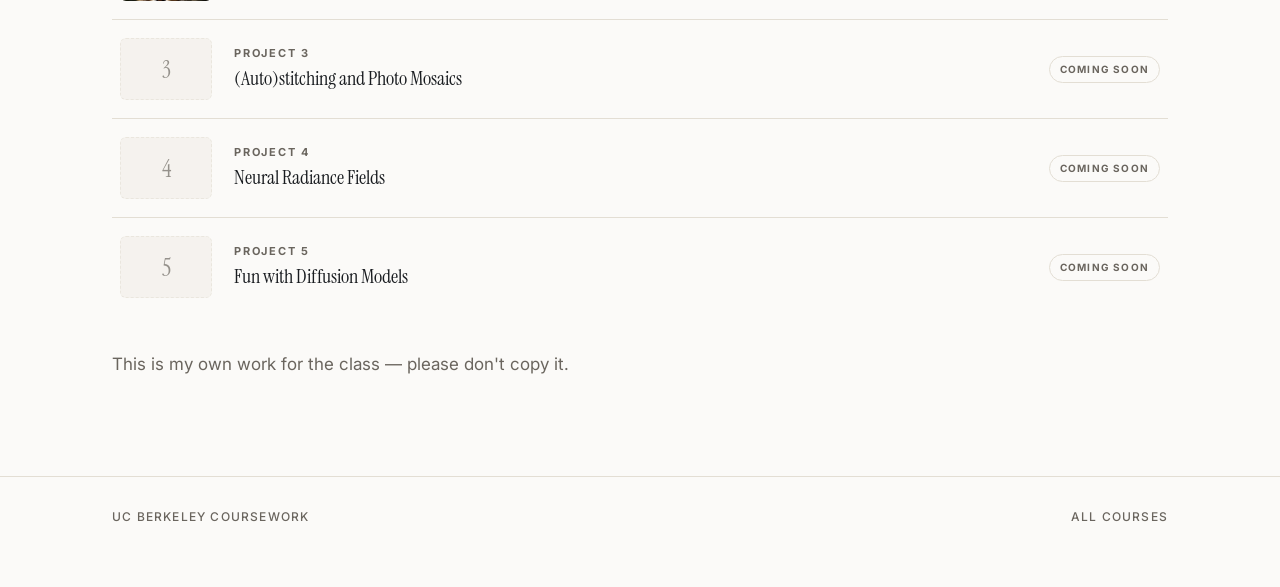
==== commit 426ac63b: "Project 2 Submission" ====
--- a/cs180/index.html
+++ b/cs180/index.html
@@ -91,14 +91,14 @@
           </a>
         </li>
         <li>
-          <div class="row">
-            <span class="thumb empty">2</span>
+          <a href="/cs180/proj2/">
+            <span class="thumb"><img src="proj2/img/thumb.jpg" alt=""></span>
             <span class="meta">
               <span class="num">Project 2</span>
               <span class="title">Fun with Filters and Frequencies</span>
             </span>
-            <span class="badge">Coming soon</span>
-          </div>
+            <span class="badge live">Posted</span>
+          </a>
         </li>
         <li>
           <div class="row">
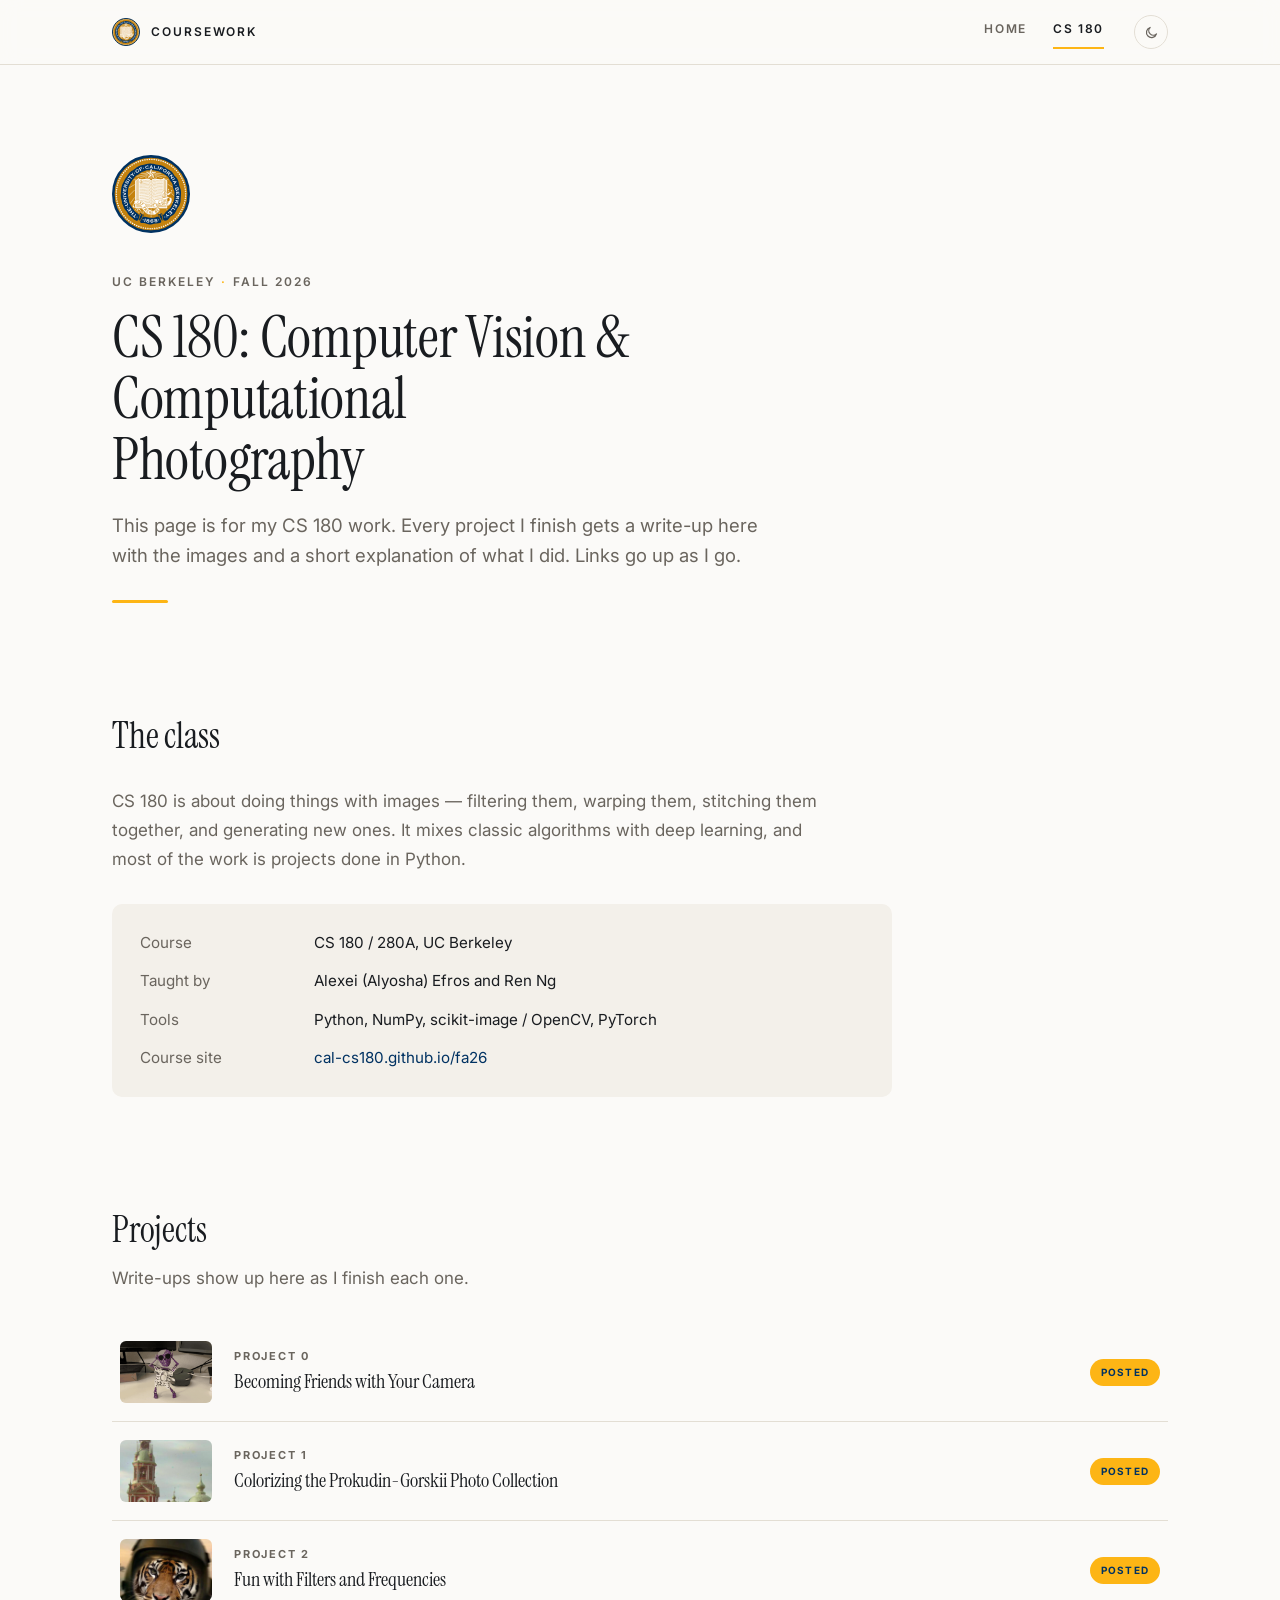
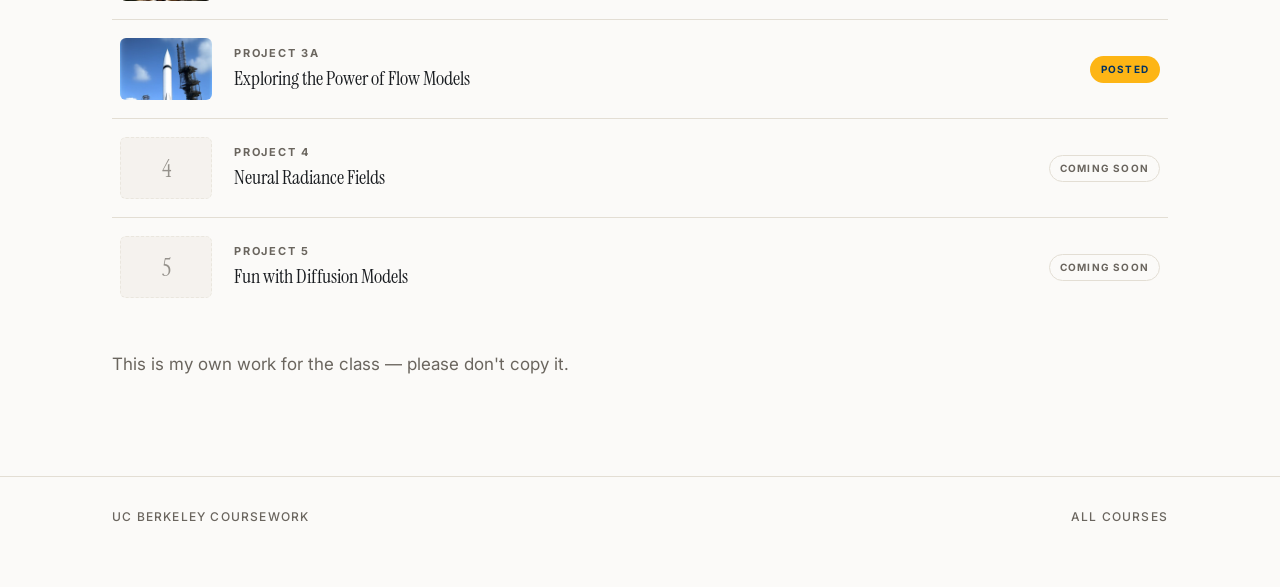
==== commit b39bb7c2: "Project 3 Part A" ====
--- a/cs180/index.html
+++ b/cs180/index.html
@@ -101,14 +101,14 @@
           </a>
         </li>
         <li>
-          <div class="row">
-            <span class="thumb empty">3</span>
+          <a href="/cs180/proj3/">
+            <span class="thumb"><img src="proj3/img/thumb.jpg" alt=""></span>
             <span class="meta">
-              <span class="num">Project 3</span>
-              <span class="title">(Auto)stitching and Photo Mosaics</span>
+              <span class="num">Project 3A</span>
+              <span class="title">Exploring the Power of Flow Models</span>
             </span>
-            <span class="badge">Coming soon</span>
-          </div>
+            <span class="badge live">Posted</span>
+          </a>
         </li>
         <li>
           <div class="row">
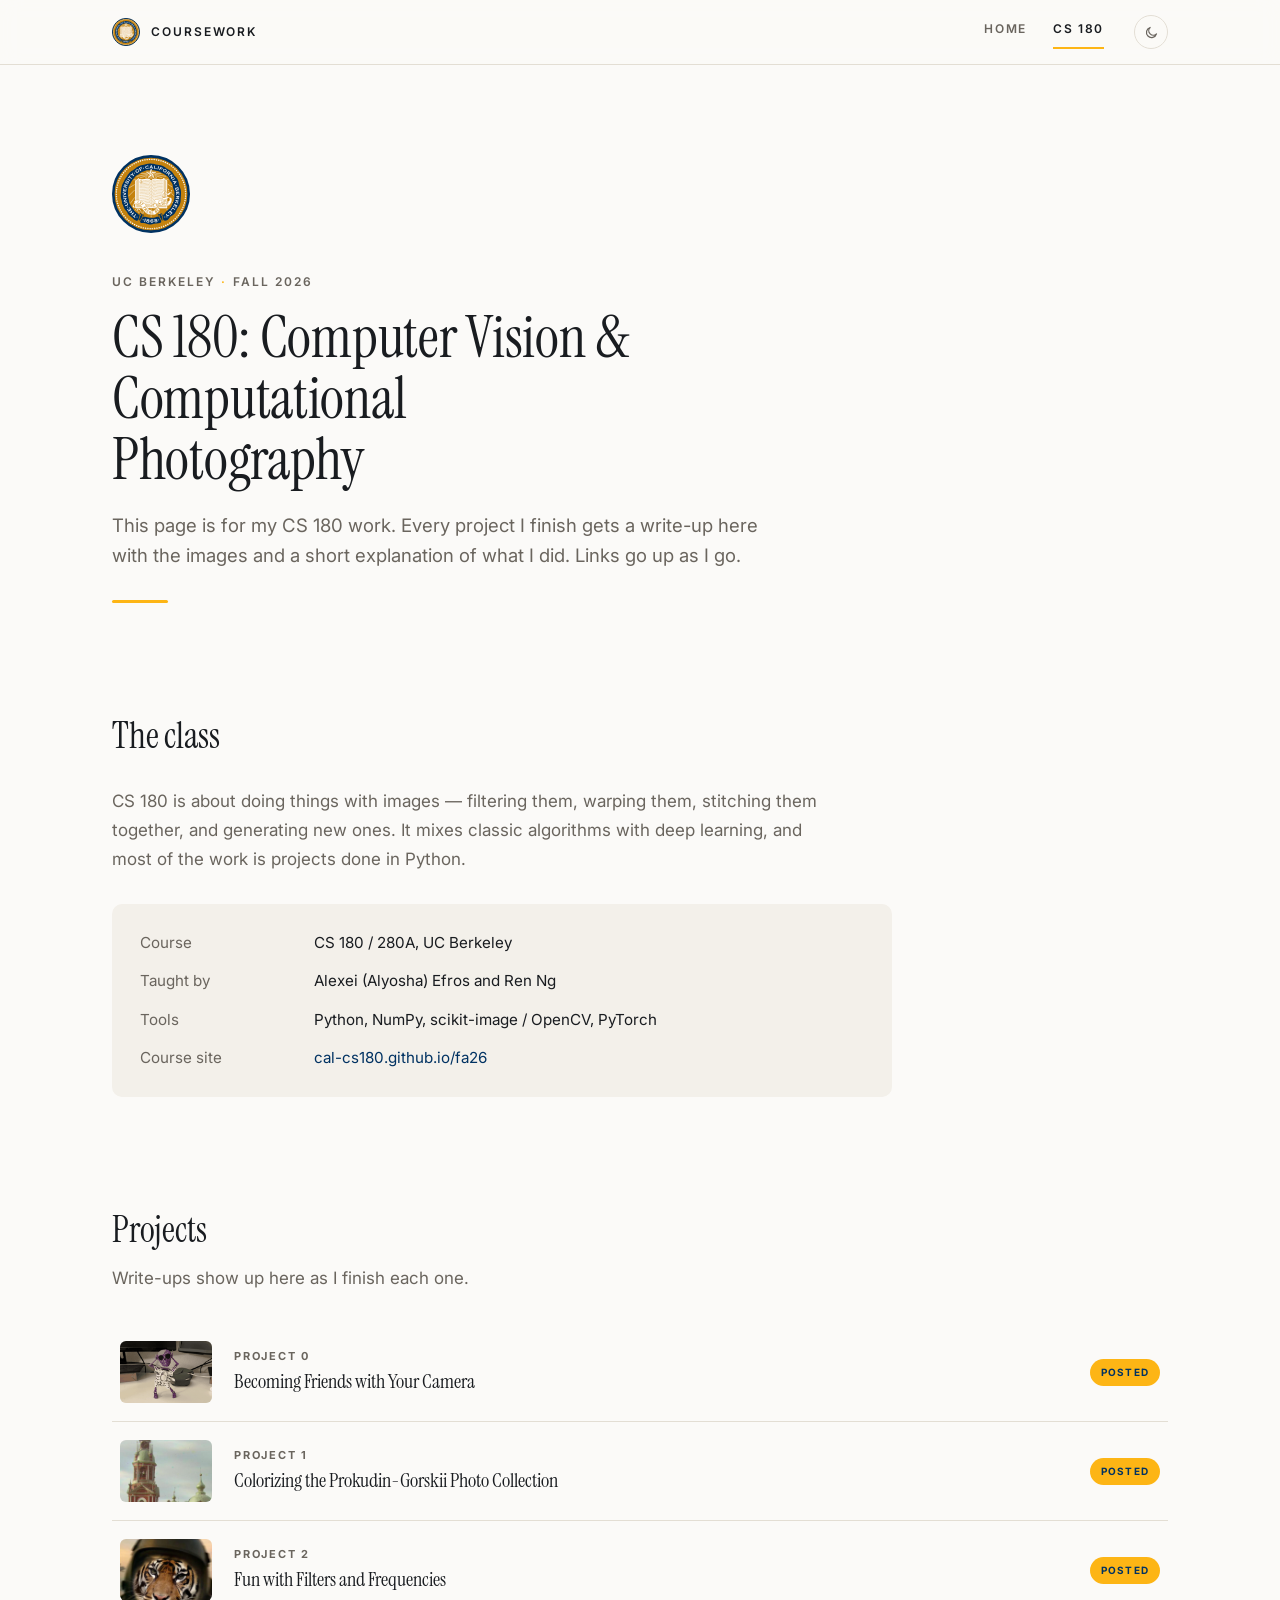
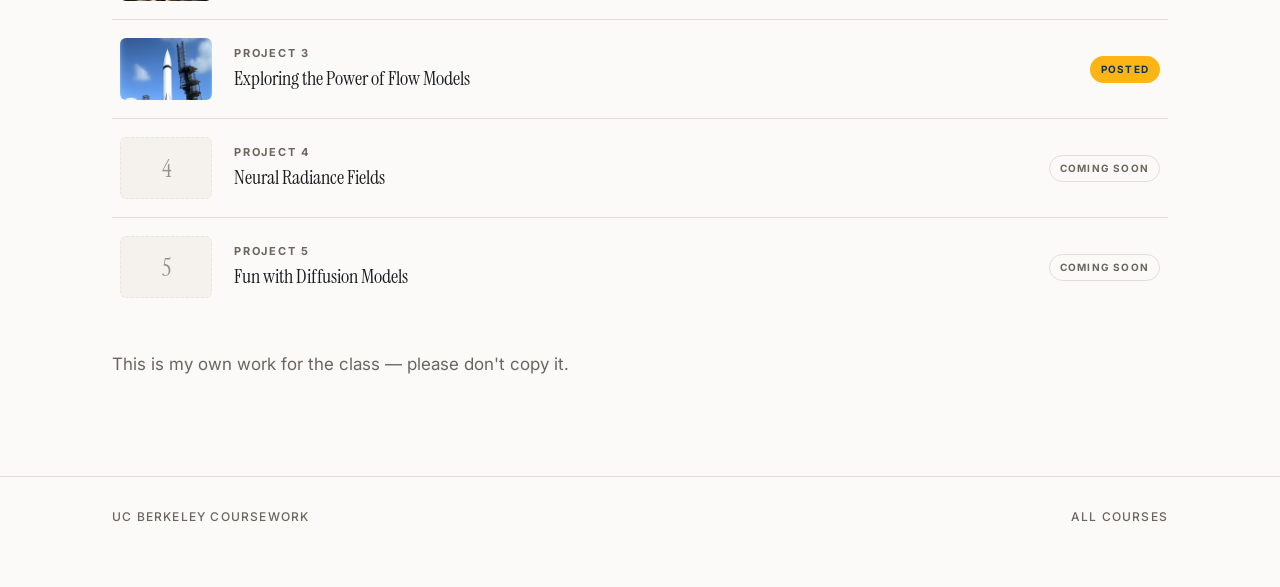
==== commit 07aabd04: "Project 3" ====
--- a/cs180/index.html
+++ b/cs180/index.html
@@ -104,7 +104,7 @@
           <a href="/cs180/proj3/">
             <span class="thumb"><img src="proj3/img/thumb.jpg" alt=""></span>
             <span class="meta">
-              <span class="num">Project 3A</span>
+              <span class="num">Project 3</span>
               <span class="title">Exploring the Power of Flow Models</span>
             </span>
             <span class="badge live">Posted</span>
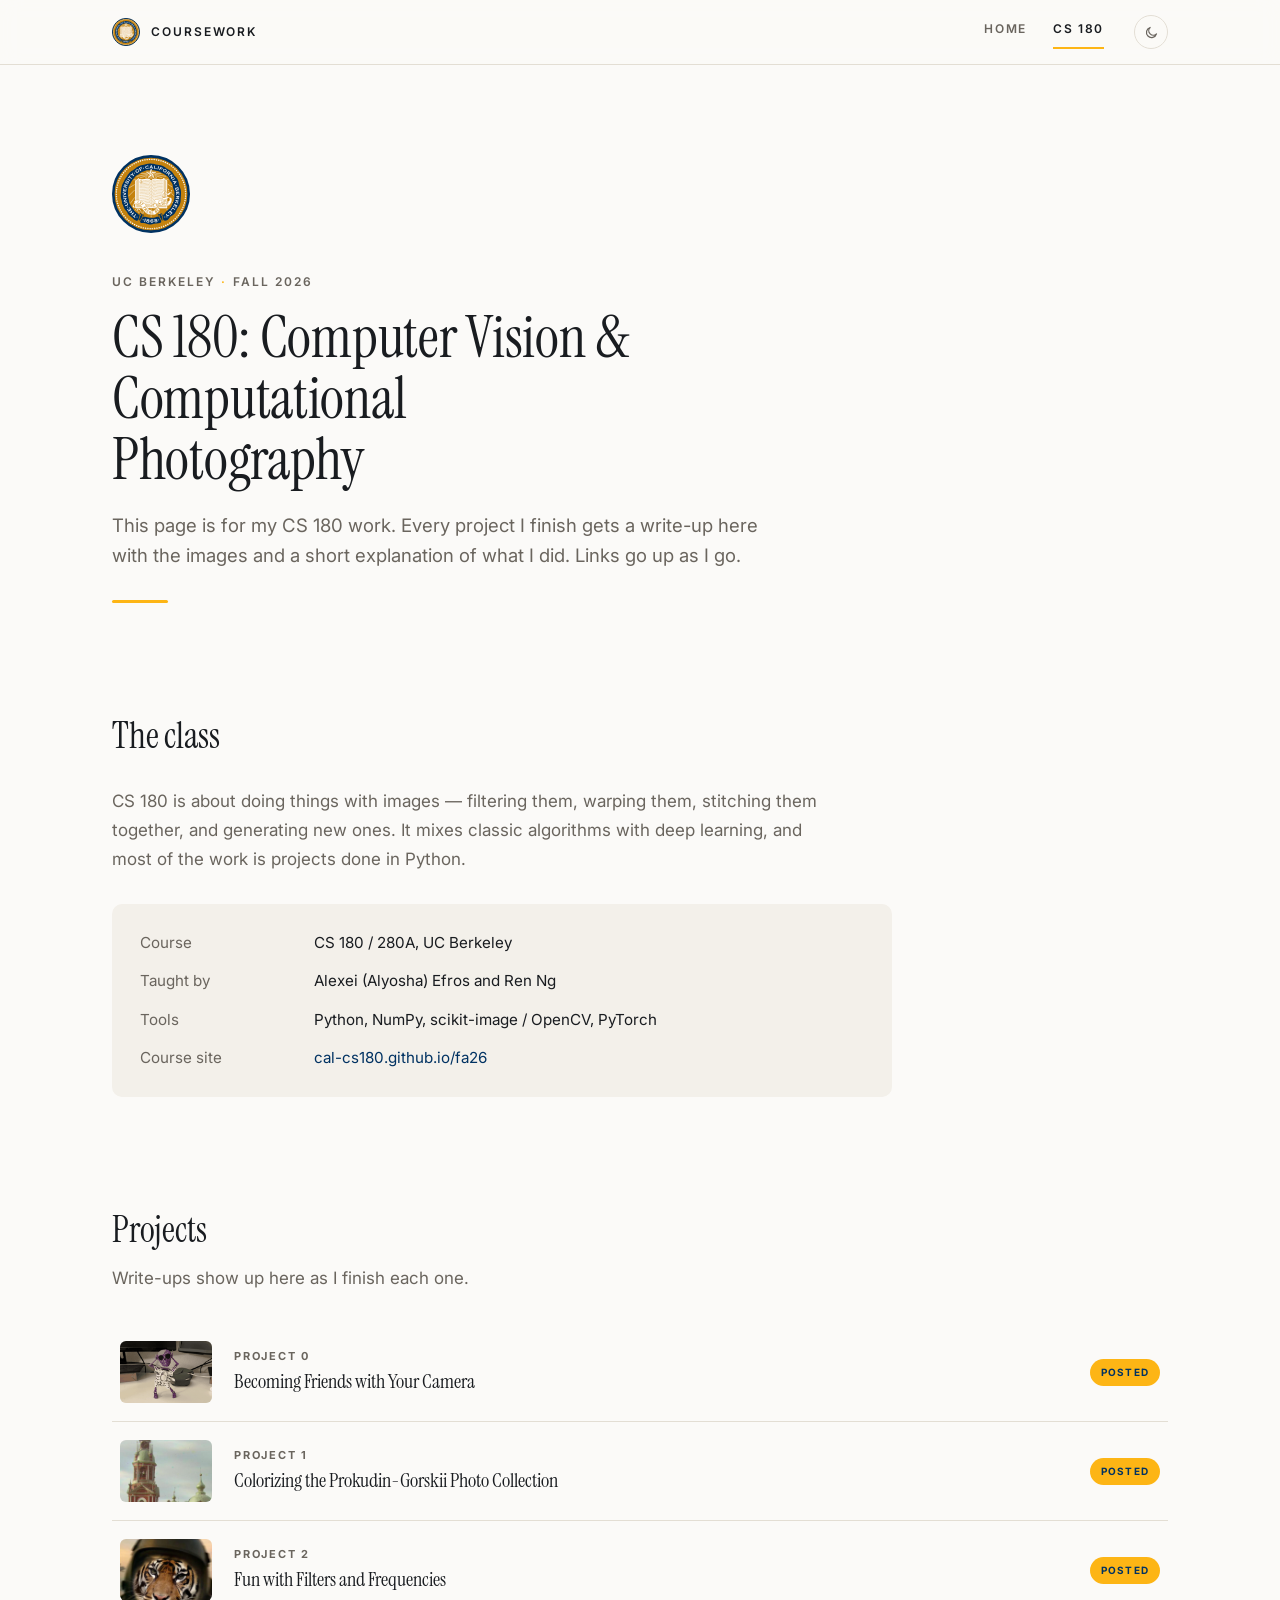
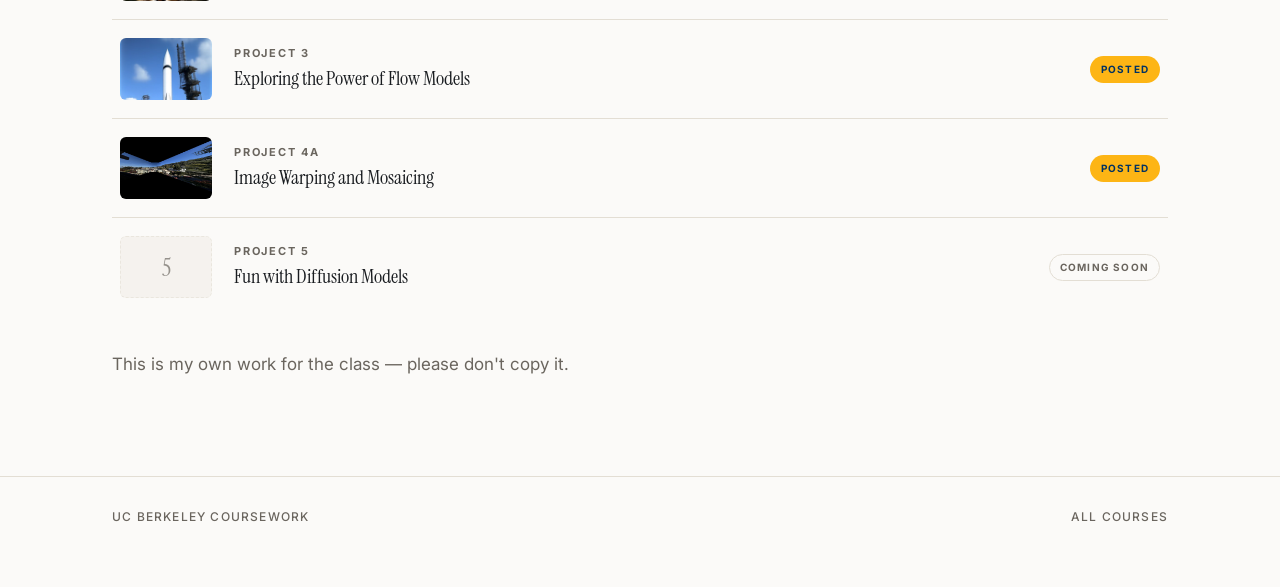
==== commit 1557856c: "Project 4A" ====
--- a/cs180/index.html
+++ b/cs180/index.html
@@ -111,14 +111,14 @@
           </a>
         </li>
         <li>
-          <div class="row">
-            <span class="thumb empty">4</span>
+          <a href="/cs180/proj4/">
+            <span class="thumb"><img src="proj4/img/thumb.jpg" alt=""></span>
             <span class="meta">
-              <span class="num">Project 4</span>
-              <span class="title">Neural Radiance Fields</span>
+              <span class="num">Project 4A</span>
+              <span class="title">Image Warping and Mosaicing</span>
             </span>
-            <span class="badge">Coming soon</span>
-          </div>
+            <span class="badge live">Posted</span>
+          </a>
         </li>
         <li>
           <div class="row">
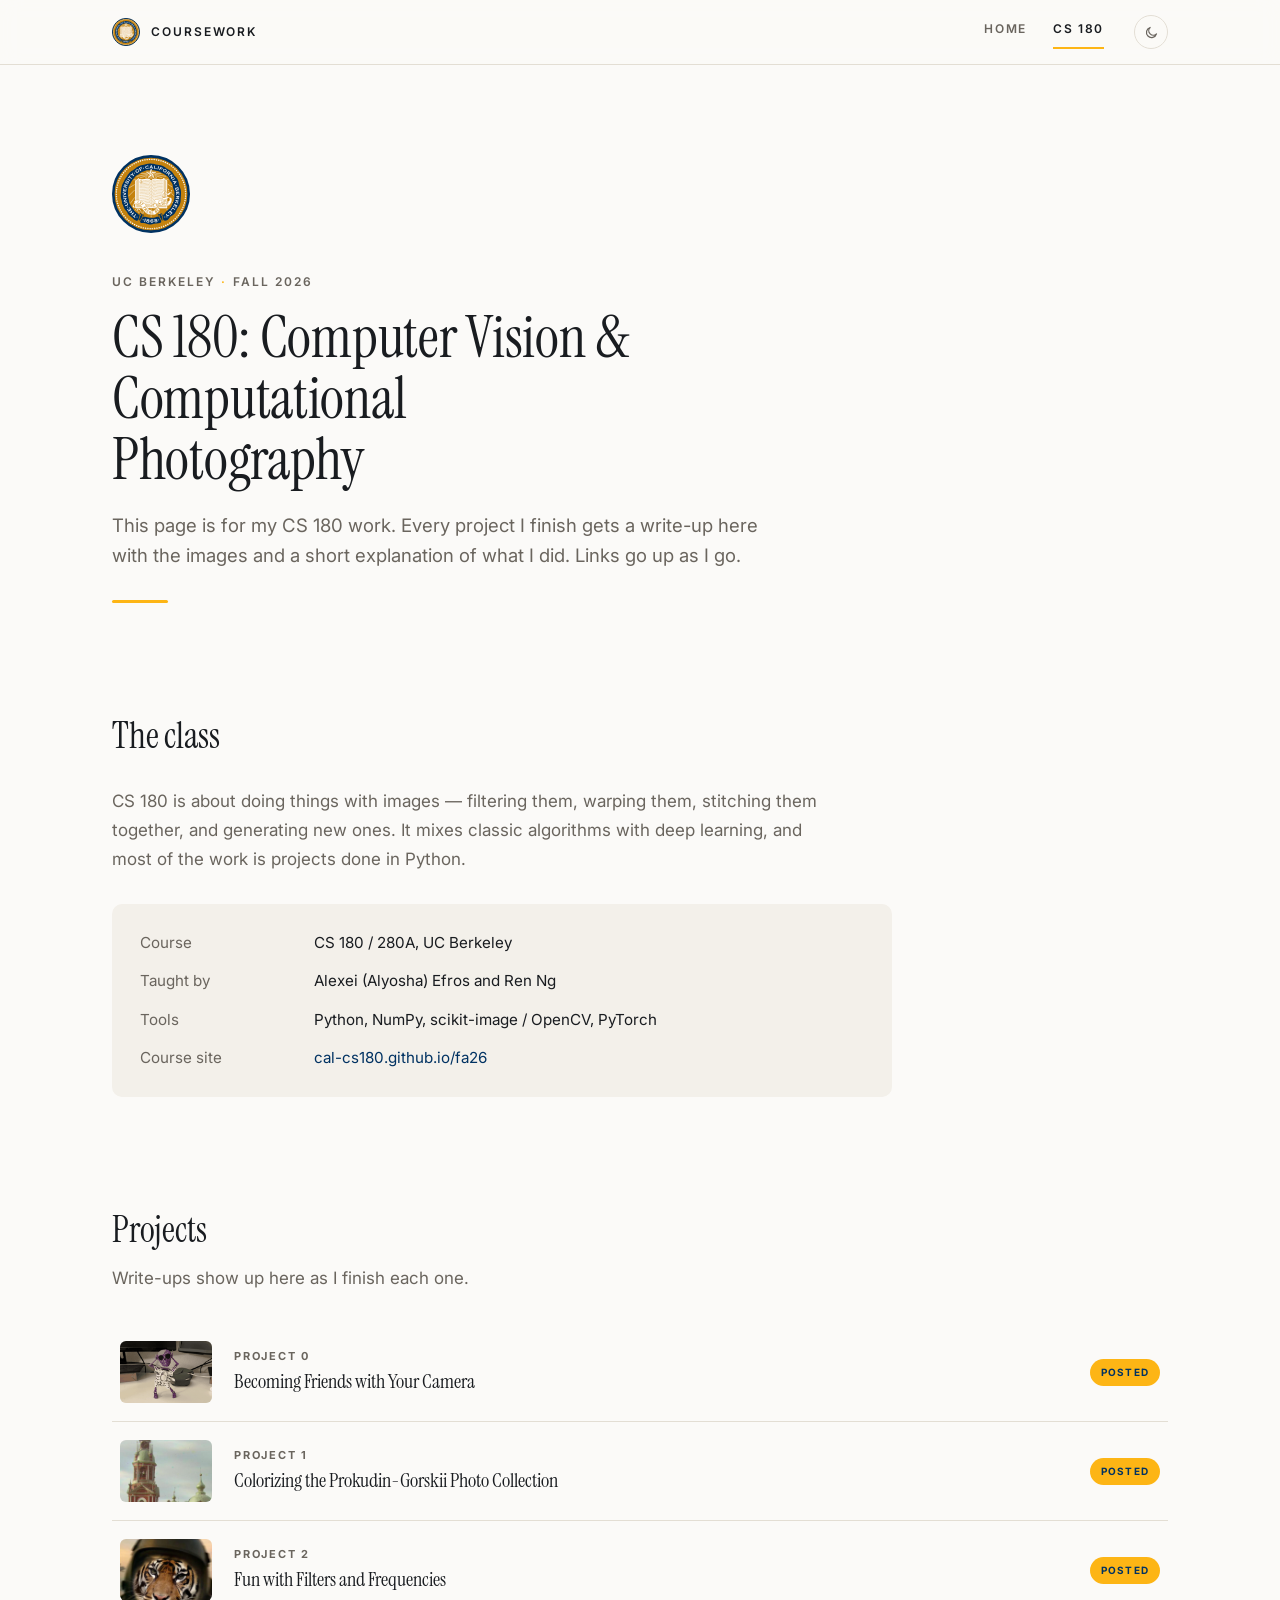
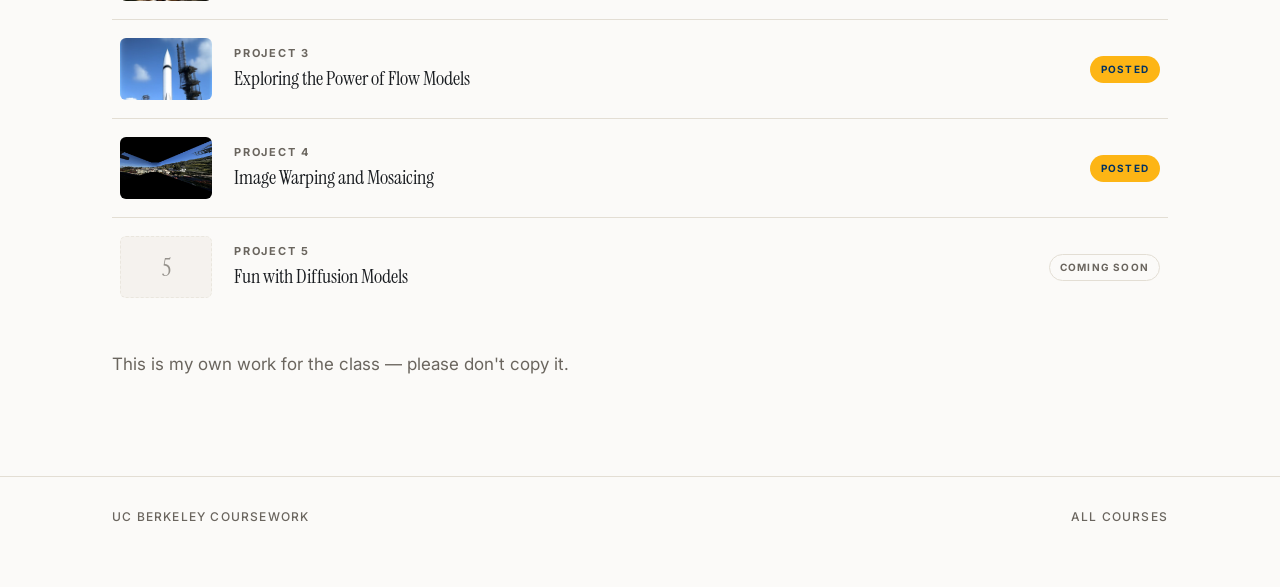
==== commit 52705aeb: "Project 4B" ====
--- a/cs180/index.html
+++ b/cs180/index.html
@@ -114,7 +114,7 @@
           <a href="/cs180/proj4/">
             <span class="thumb"><img src="proj4/img/thumb.jpg" alt=""></span>
             <span class="meta">
-              <span class="num">Project 4A</span>
+              <span class="num">Project 4</span>
               <span class="title">Image Warping and Mosaicing</span>
             </span>
             <span class="badge live">Posted</span>
